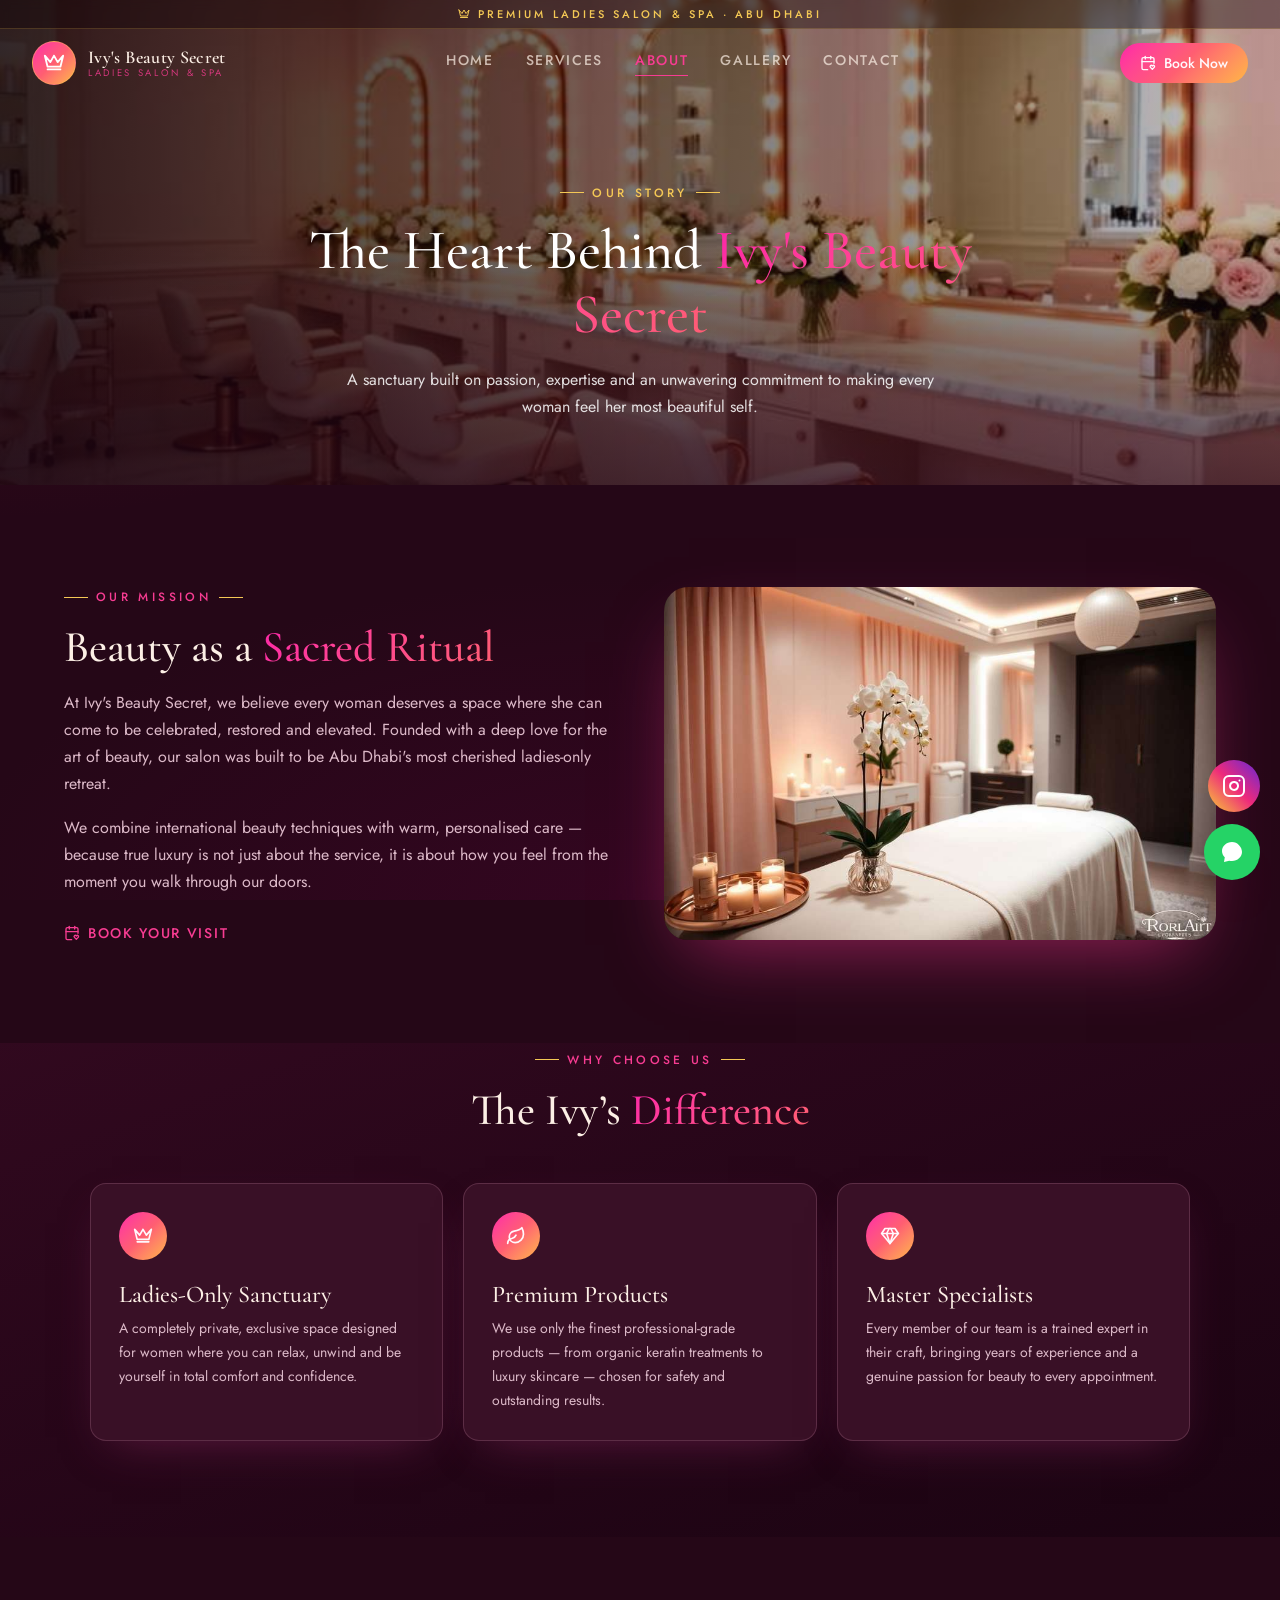
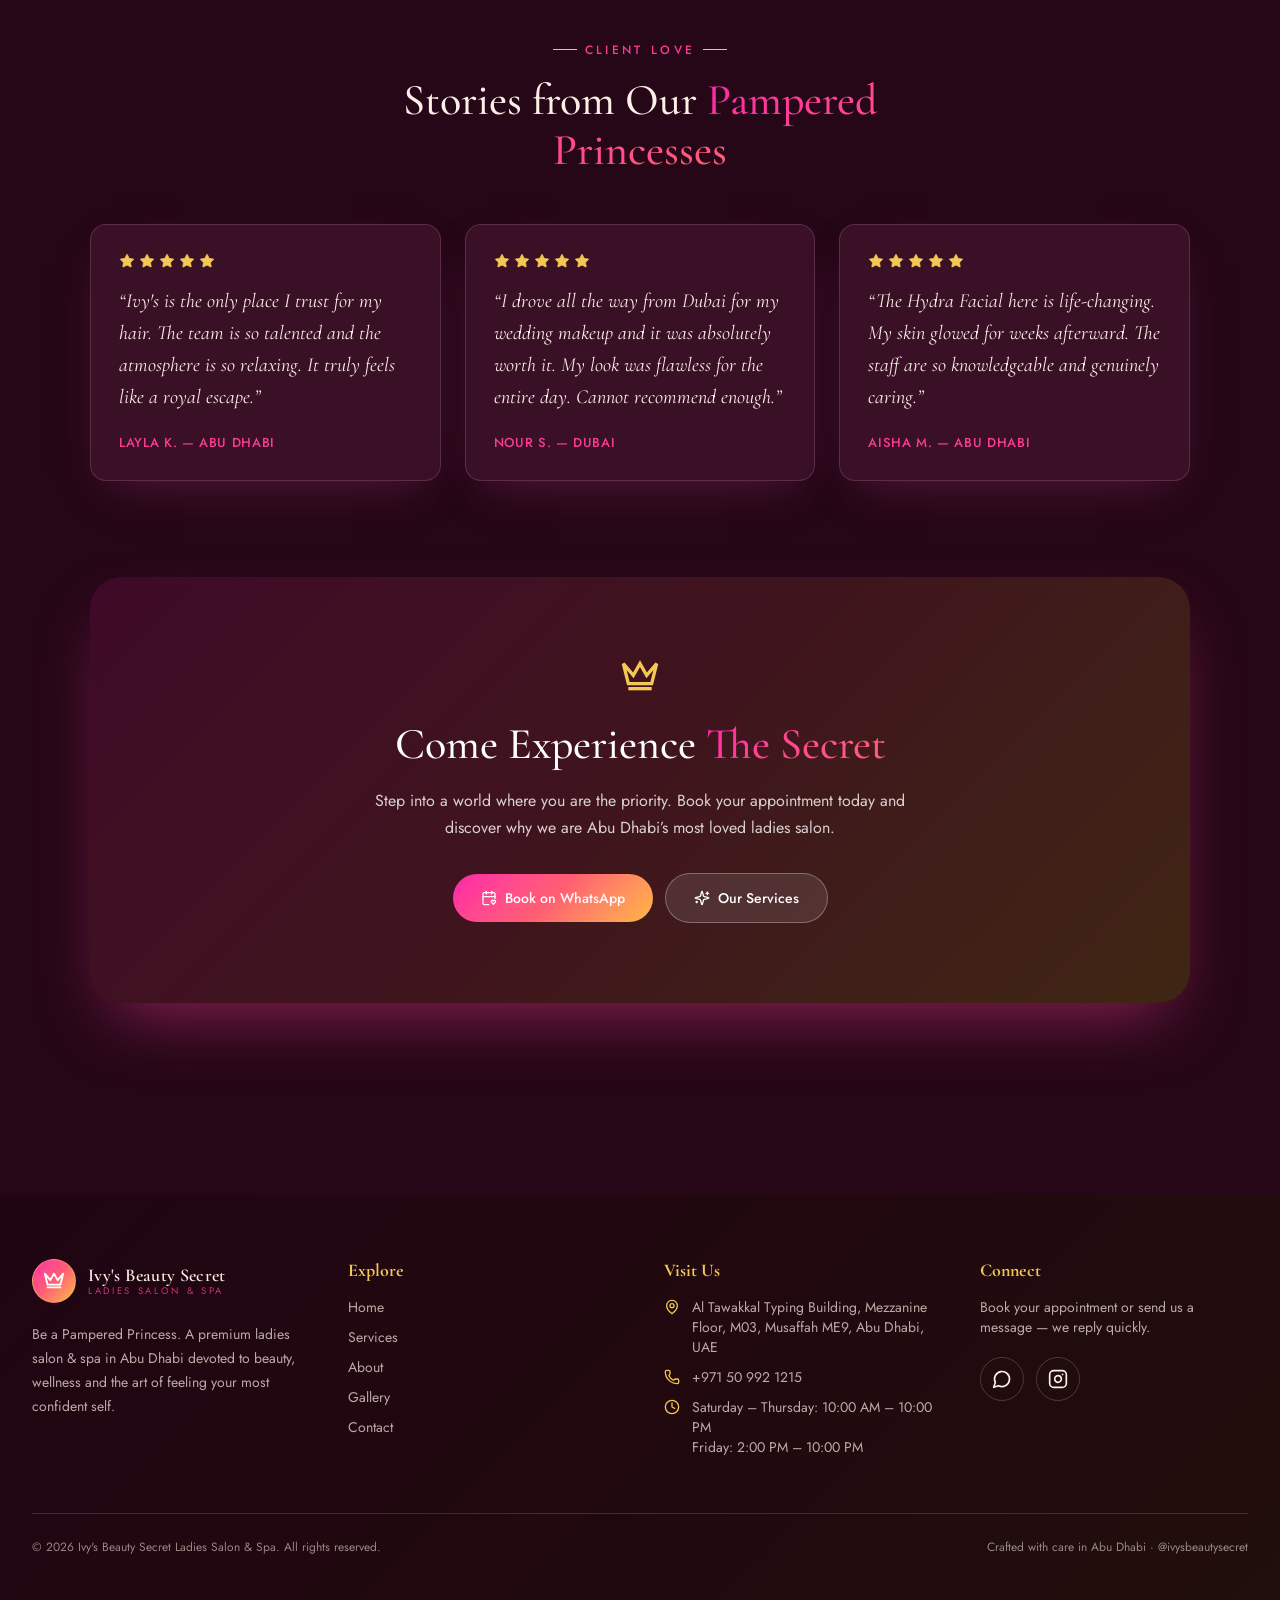
==== about (1).html @ ec11a942 "Add files via upload" ====
<!DOCTYPE html>
<html lang="en">
<head>
<meta charset="UTF-8">
<meta name="viewport" content="width=device-width, initial-scale=1.0">
<title>About Us | Ivy's Beauty Secret Ladies Salon Abu Dhabi</title>
<meta name="description" content="Discover the story behind Ivy's Beauty Secret — Abu Dhabi's premier ladies-only salon and spa.">
<link rel="icon" href="data:,">
<style>
@import url('https://fonts.googleapis.com/css2?family=Cormorant+Garamond:wght@400;500;600;700&family=Jost:wght@300;400;500;600&family=Great+Vibes&display=swap');

:root {
  --radius: 0.75rem;
  --background: oklch(0.19 0.055 350);
  --foreground: oklch(0.96 0.02 60);
  --card: oklch(0.25 0.07 351);
  --card-foreground: oklch(0.96 0.018 60);
  --primary: oklch(0.66 0.23 358);
  --primary-foreground: oklch(0.99 0.01 350);
  --secondary: oklch(0.34 0.1 355);
  --secondary-foreground: oklch(0.95 0.03 350);
  --muted-foreground: oklch(0.82 0.045 350);
  --accent: oklch(0.8 0.13 55);
  --border: oklch(0.74 0.09 350 / 0.22);
  --gold: oklch(0.85 0.14 88);
  --charcoal: oklch(0.12 0.035 350);
  --gradient-rose: linear-gradient(135deg, oklch(0.66 0.26 350), oklch(0.72 0.21 18), oklch(0.84 0.16 70));
  --gradient-soft: linear-gradient(160deg, oklch(0.22 0.07 351), oklch(0.16 0.05 345));
  --shadow-luxe: 0 30px 70px -25px oklch(0.66 0.23 358 / 0.55);
  --shadow-soft: 0 18px 45px -22px oklch(0.5 0.16 350 / 0.5);
  --font-display: "Cormorant Garamond", Georgia, serif;
  --font-body: "Jost", "Helvetica Neue", sans-serif;
  --font-script: "Great Vibes", cursive;
}

* { box-sizing: border-box; margin: 0; padding: 0; border-color: var(--border); }
html { scroll-behavior: smooth; }
img { max-width: 100%; display: block; }
a { text-decoration: none; color: inherit; }
ul { list-style: none; }

body {
  background-color: var(--background);
  background-image:
    radial-gradient(ellipse 80% 50% at 80% 0%, oklch(0.4 0.16 350 / 0.35), transparent 60%),
    radial-gradient(ellipse 70% 50% at 0% 30%, oklch(0.35 0.12 20 / 0.25), transparent 55%),
    radial-gradient(ellipse 90% 60% at 50% 100%, oklch(0.3 0.12 350 / 0.3), transparent 60%);
  background-attachment: fixed;
  color: var(--foreground);
  font-family: var(--font-body);
  -webkit-font-smoothing: antialiased;
  overflow-x: hidden;
}

h1, h2, h3, h4 { font-family: var(--font-display); }
.font-script { font-family: var(--font-script); }

.wrap { max-width: 1280px; margin: 0 auto; padding: 0 24px; }
@media (min-width: 640px) { .wrap { padding: 0 32px; } }

.text-gradient-rose {
  background: var(--gradient-rose);
  -webkit-background-clip: text;
  background-clip: text;
  -webkit-text-fill-color: transparent;
  background-size: 220% auto;
  animation: shimmer-sweep 6s linear infinite;
}
@keyframes shimmer-sweep { 0% { background-position: 0% center; } 100% { background-position: 220% center; } }

.bg-gradient-rose { background: var(--gradient-rose); }
.bg-gradient-soft { background: var(--gradient-soft); }
.shadow-luxe { box-shadow: var(--shadow-luxe); }
.shadow-soft { box-shadow: var(--shadow-soft); }
.tracking-luxe { letter-spacing: 0.28em; }

/* ============ Buttons ============ */
.btn {
  display: inline-flex; align-items: center; justify-content: center; gap: 8px;
  border-radius: 999px; padding: 14px 28px; font-size: 14px; font-weight: 500;
  transition: transform .3s ease, background .3s ease;
  white-space: nowrap;
}
.btn:hover { transform: scale(1.05); }
.btn-rose { background: var(--gradient-rose); color: var(--primary-foreground); box-shadow: var(--shadow-luxe); }
.btn-outline-gold {
  border: 1px solid oklch(0.85 0.14 88 / 0.4); background: oklch(0.12 0.035 350 / 0.3);
  color: var(--foreground); backdrop-filter: blur(8px);
}
.btn-outline-gold:hover { background: oklch(0.12 0.035 350 / 0.5); }
.btn-white { background: oklch(1 0 0 / 0.1); color: #fff; border: 1px solid oklch(1 0 0 / 0.3); }
.btn-white:hover { background: oklch(1 0 0 / 0.2); }
.btn svg { width: 16px; height: 16px; flex-shrink: 0; }

/* ============ Navbar ============ */
header.site-header {
  position: fixed; inset: 0 0 auto 0; z-index: 40; transition: all .5s ease;
  background: transparent;
}
header.site-header.scrolled { background: oklch(0.19 0.055 350 / 0.8); backdrop-filter: blur(20px); box-shadow: var(--shadow-soft); }

.announce {
  display: flex; align-items: center; justify-content: center; gap: 8px;
  border-bottom: 1px solid oklch(0.85 0.14 88 / 0.2); background: oklch(0.12 0.035 350 / 0.4);
  padding: 6px 16px; font-size: 11px; font-weight: 500; text-transform: uppercase;
  letter-spacing: 0.28em; color: var(--gold); backdrop-filter: blur(4px); text-align: center;
}
.announce svg { width: 12px; height: 12px; flex-shrink: 0; }

nav.navbar { display: flex; align-items: center; justify-content: space-between; padding: 12px 24px; max-width: 1280px; margin: 0 auto; }
@media (min-width: 640px) { nav.navbar { padding: 12px 32px; } }

.logo { display: flex; align-items: center; gap: 12px; }
.logo-mark {
  width: 44px; height: 44px; border-radius: 50%; flex-shrink: 0;
  background: var(--gradient-rose); display: flex; align-items: center; justify-content: center;
  box-shadow: var(--shadow-soft); ring: 1px solid oklch(0.85 0.14 88 / .4);
  border: 1px solid oklch(0.85 0.14 88 / 0.4);
}
.logo-mark svg { width: 22px; height: 22px; color: #fff; }
.logo-text { display: flex; flex-direction: column; line-height: 1.1; }
.logo-text .name { font-family: var(--font-display); font-size: 18px; font-weight: 600; letter-spacing: 0.02em; }
.logo-text .sub { font-size: 9.5px; text-transform: uppercase; letter-spacing: 0.28em; color: oklch(0.66 0.23 358 / 0.8); }

.nav-links { display: none; align-items: center; gap: 32px; }
@media (min-width: 1024px) { .nav-links { display: flex; } }
.nav-links a { font-size: 14px; font-weight: 500; text-transform: uppercase; letter-spacing: 0.12em; color: oklch(0.96 0.02 60 / 0.7); position: relative; transition: color .3s; padding-bottom: 6px; }
.nav-links a::after { content: ""; position: absolute; left: 0; bottom: 0; height: 1px; width: 0; background: var(--primary); transition: width .3s; }
.nav-links a:hover, .nav-links a.active { color: var(--primary); }
.nav-links a:hover::after, .nav-links a.active::after { width: 100%; }

.nav-actions { display: flex; align-items: center; gap: 8px; }
.book-now-desktop { display: none; }
@media (min-width: 640px) { .book-now-desktop { display: inline-flex; padding: 10px 20px; } }

.menu-btn { display: inline-flex; height: 40px; width: 40px; align-items: center; justify-content: center; border-radius: 50%; background: transparent; border: none; color: var(--foreground); cursor: pointer; }
.menu-btn:hover { background: var(--secondary); }
@media (min-width: 1024px) { .menu-btn { display: none; } }
.menu-btn svg { width: 22px; height: 22px; }

.mobile-panel {
  position: fixed; top: 0; right: 0; height: 100%; width: 82%; max-width: 360px;
  background: var(--background); border-left: 1px solid var(--border); z-index: 60;
  padding: 24px; transform: translateX(100%); transition: transform .4s ease;
  display: flex; flex-direction: column; overflow-y: auto;
}
.mobile-panel.open { transform: translateX(0); }
.mobile-overlay { position: fixed; inset: 0; background: oklch(0 0 0 / 0.5); z-index: 55; opacity: 0; pointer-events: none; transition: opacity .3s; }
.mobile-overlay.open { opacity: 1; pointer-events: auto; }
.mobile-panel .close-btn { align-self: flex-end; background: none; border: none; color: var(--foreground); cursor: pointer; padding: 8px; }
.mobile-panel .close-btn svg { width: 22px; height: 22px; }
.mobile-panel .mp-links { display: flex; flex-direction: column; gap: 4px; margin-top: 24px; }
.mobile-panel .mp-links a { border-radius: 8px; padding: 12px 16px; font-family: var(--font-display); font-size: 24px; color: oklch(0.96 0.02 60 / 0.8); transition: all .2s; }
.mobile-panel .mp-links a:hover, .mobile-panel .mp-links a.active { background: var(--secondary); color: var(--primary); }
.mobile-panel .btn { margin-top: 32px; width: 100%; padding: 14px; }

/* ============ Hero ============ */
.hero { position: relative; min-height: 100vh; display: flex; align-items: center; overflow: hidden; }
.hero-img { position: absolute; inset: 0 0 0 auto; height: 100%; width: 100%; object-fit: cover; object-position: 68% center; pointer-events: none; }
@media (min-width: 640px) { .hero-img { width: 64%; } }
@media (min-width: 1024px) { .hero-img { width: 55%; } }
.hero-overlay-1 { position: absolute; inset: 0; background: linear-gradient(to right, var(--background) 0%, oklch(0.19 0.055 350 / 0.9) 50%, oklch(0.19 0.055 350 / 0.2) 100%); }
@media (min-width: 640px) { .hero-overlay-1 { background: linear-gradient(to right, var(--background) 0%, oklch(0.19 0.055 350 / 0.7) 50%, transparent 100%); } }
.hero-overlay-2 { position: absolute; inset: 0; background: linear-gradient(to top, var(--background) 0%, oklch(0.19 0.055 350 / 0.3) 50%, oklch(0.19 0.055 350 / 0.6) 100%); }
.hero-overlay-3 { position: absolute; left: 0; right: 0; bottom: 0; height: 160px; background: linear-gradient(to top, var(--background), transparent); }
.hero-content { position: relative; max-width: 1280px; margin: 0 auto; padding: 112px 24px 56px; width: 100%; }
@media (min-width: 640px) { .hero-content { padding: 112px 32px 56px; } }
.hero-inner { max-width: 640px; }

.eyebrow-pill {
  display: inline-flex; align-items: center; gap: 8px; border-radius: 999px;
  border: 1px solid oklch(0.85 0.14 88 / 0.4); background: oklch(0.12 0.035 350 / 0.4);
  padding: 8px 16px; font-size: 11px; font-weight: 500; text-transform: uppercase;
  letter-spacing: 0.28em; color: var(--gold); box-shadow: var(--shadow-soft); backdrop-filter: blur(8px);
}
.eyebrow-pill svg { width: 14px; height: 14px; }

.hero h1 { margin-top: 24px; font-size: 44px; font-weight: 500; line-height: 1.05; }
@media (min-width: 640px) { .hero h1 { font-size: 64px; } }
.hero h1 .script-line { display: block; margin-top: 4px; font-family: var(--font-script); font-weight: 400; font-size: 52px; line-height: 1.1; }
@media (min-width: 640px) { .hero h1 .script-line { font-size: 76px; } }

.hero p.lead { margin-top: 24px; max-width: 420px; font-size: 16px; line-height: 1.7; color: var(--muted-foreground); }
@media (min-width: 640px) { .hero p.lead { font-size: 18px; } }

.hero-cta { margin-top: 36px; display: flex; flex-direction: column; gap: 12px; }
@media (min-width: 640px) { .hero-cta { flex-direction: row; } }

.trust-bar { margin-top: 40px; max-width: 540px; border-radius: 16px; border: 1px solid oklch(0.85 0.14 88 / 0.25); background: oklch(0.12 0.035 350 / 0.4); padding: 20px; box-shadow: var(--shadow-soft); backdrop-filter: blur(8px); }
.trust-bar-flex { display: flex; flex-direction: column; gap: 20px; }
@media (min-width: 640px) { .trust-bar-flex { flex-direction: row; align-items: center; gap: 24px; } }
.stars { display: flex; align-items: center; gap: 2px; }
.stars svg { width: 16px; height: 16px; fill: var(--gold); color: var(--gold); }
.trust-bar .rating-text { margin-top: 6px; font-size: 14px; font-weight: 500; }
.trust-bar .rating-sub { font-size: 12px; color: var(--muted-foreground); }
.trust-divider { display: none; height: 48px; width: 1px; background: oklch(0.85 0.14 88 / 0.25); }
@media (min-width: 640px) { .trust-divider { display: block; } }
.trust-features { display: grid; flex: 1; grid-template-columns: repeat(3, 1fr); gap: 12px; text-align: center; }
.trust-features .f { display: flex; flex-direction: column; align-items: center; gap: 6px; }
.trust-features svg { width: 20px; height: 20px; color: var(--gold); }
.trust-features span { font-size: 11px; font-weight: 500; line-height: 1.2; color: oklch(0.96 0.02 60 / 0.9); }

.hero p.script-tag { margin-top: 24px; text-align: center; font-family: var(--font-script); font-size: 26px; color: oklch(0.85 0.14 88 / 0.9); }
@media (min-width: 640px) { .hero p.script-tag { text-align: left; } }

/* float-up entrance */
.float-up { animation: float-up .9s cubic-bezier(.22,1,.36,1) both; }
@keyframes float-up { 0% { opacity: 0; transform: translateY(28px); } 100% { opacity: 1; transform: translateY(0); } }

/* ============ Reveal on scroll ============ */
.reveal { opacity: 0; transform: translateY(32px); transition: all .9s cubic-bezier(.22,1,.36,1); }
.reveal.visible { opacity: 1; transform: translateY(0); }

/* ============ Sections / headings ============ */
section { position: relative; }
.section-pad { padding: 96px 24px; }
@media (min-width: 640px) { .section-pad { padding: 96px 32px; } }

.section-heading { max-width: 640px; }
.section-heading.center { margin: 0 auto; text-align: center; }
.eyebrow {
  display: inline-flex; align-items: center; gap: 8px; font-size: 12px; font-weight: 500;
  text-transform: uppercase; letter-spacing: 0.28em; color: var(--primary);
}
.eyebrow .line { height: 1px; width: 24px; background: var(--gold); display: inline-block; }
.section-heading h2 { margin-top: 16px; font-size: 32px; font-weight: 500; line-height: 1.15; }
@media (min-width: 640px) { .section-heading h2 { font-size: 44px; } }
.section-heading p.subtitle { margin-top: 16px; font-size: 16px; line-height: 1.7; color: var(--muted-foreground); }

/* ============ Pillars / Cards ============ */
.pillars-section { position: relative; margin-top: -64px; z-index: 10; padding: 0 24px; }
@media (min-width: 640px) { .pillars-section { padding: 0 32px; } }
.grid-3 { max-width: 1100px; margin: 0 auto; display: grid; gap: 20px; }
@media (min-width: 768px) { .grid-3 { grid-template-columns: repeat(3, 1fr); } }
.card {
  height: 100%; border-radius: 16px; border: 1px solid var(--border); background: var(--card);
  padding: 28px; box-shadow: var(--shadow-soft); transition: transform .5s ease;
}
.card:hover { transform: translateY(-6px); }
.card-icon { display: flex; height: 48px; width: 48px; align-items: center; justify-content: center; border-radius: 50%; background: var(--gradient-rose); color: var(--primary-foreground); }
.card-icon svg { width: 20px; height: 20px; }
.card h3 { margin-top: 20px; font-size: 24px; font-weight: 500; }
.card p { margin-top: 8px; font-size: 14px; line-height: 1.7; color: var(--muted-foreground); }

/* ============ About/intro split ============ */
.split { max-width: 1280px; margin: 0 auto; display: grid; gap: 48px; align-items: center; }
@media (min-width: 1024px) { .split { grid-template-columns: 1fr 1fr; } }
.split img { border-radius: 24px; box-shadow: var(--shadow-luxe); width: 100%; }
.split-img-wrap { position: relative; }
.stat-badge {
  display: none; position: absolute; bottom: -24px; right: -16px; border-radius: 16px;
  border: 1px solid var(--border); background: oklch(0.25 0.07 351 / 0.95); padding: 20px;
  box-shadow: var(--shadow-luxe); backdrop-filter: blur(8px);
}
@media (min-width: 640px) { .stat-badge { display: block; } }
.stat-badge .num { font-family: var(--font-display); font-size: 30px; color: var(--primary); }
.stat-badge .label { font-size: 11px; text-transform: uppercase; letter-spacing: 0.05em; color: var(--muted-foreground); }
.split h2 { margin-top: 16px; font-size: 32px; font-weight: 500; line-height: 1.15; }
@media (min-width: 640px) { .split h2 { font-size: 44px; } }
.split p { margin-top: 18px; font-size: 16px; line-height: 1.7; color: var(--muted-foreground); }
.text-link { margin-top: 28px; display: inline-flex; align-items: center; gap: 8px; font-size: 14px; font-weight: 500; text-transform: uppercase; letter-spacing: 0.12em; color: var(--primary); transition: color .3s; }
.text-link:hover { color: var(--foreground); }
.text-link svg { width: 16px; height: 16px; }

/* ============ Services preview grid ============ */
.grid-4 { max-width: 1100px; margin: 56px auto 0; display: grid; gap: 24px; }
@media (min-width: 640px) { .grid-4 { grid-template-columns: repeat(2, 1fr); } }
@media (min-width: 1024px) { .grid-4 { grid-template-columns: repeat(4, 1fr); } }
.service-card { display: block; overflow: hidden; border-radius: 16px; border: 1px solid var(--border); background: var(--card); box-shadow: var(--shadow-soft); transition: all .5s ease; }
.service-card:hover { transform: translateY(-6px); box-shadow: var(--shadow-luxe); }
.service-card .img-wrap { position: relative; aspect-ratio: 4/5; overflow: hidden; }
.service-card .img-wrap img { height: 100%; width: 100%; object-fit: cover; transition: transform .7s ease; }
.service-card:hover .img-wrap img { transform: scale(1.1); }
.service-card .img-overlay { position: absolute; inset: 0; background: linear-gradient(to top, oklch(0.12 0.035 350 / 0.7), transparent); }
.service-card .img-wrap h3 { position: absolute; bottom: 16px; left: 20px; color: #fff; font-size: 22px; font-weight: 500; }
.service-card p { padding: 16px 20px; font-size: 14px; line-height: 1.7; color: var(--muted-foreground); }
.center-cta { margin-top: 48px; text-align: center; }

/* ============ Category list ============ */
.grid-list3 { max-width: 950px; margin: 48px auto 0; display: grid; gap: 16px; }
@media (min-width: 640px) { .grid-list3 { grid-template-columns: repeat(2, 1fr); } }
@media (min-width: 1024px) { .grid-list3 { grid-template-columns: repeat(3, 1fr); } }
.list-card { display: flex; height: 100%; align-items: flex-start; gap: 16px; border-radius: 16px; border: 1px solid var(--border); background: var(--card); padding: 20px; transition: border-color .3s; }
.list-card:hover { border-color: oklch(0.66 0.23 358 / 0.4); }
.list-card .icon { display: flex; height: 44px; width: 44px; flex-shrink: 0; align-items: center; justify-content: center; border-radius: 50%; background: var(--secondary); color: var(--primary); }
.list-card .icon svg { width: 20px; height: 20px; }
.list-card h3 { font-size: 20px; font-weight: 500; }
.list-card p { margin-top: 4px; font-size: 14px; line-height: 1.7; color: var(--muted-foreground); }

/* ============ Testimonials ============ */
.grid-testi { max-width: 1100px; margin: 56px auto 0; display: grid; gap: 24px; }
@media (min-width: 768px) { .grid-testi { grid-template-columns: repeat(3, 1fr); } }
.testi-card { display: flex; height: 100%; flex-direction: column; border-radius: 16px; border: 1px solid var(--border); background: var(--card); padding: 28px; box-shadow: var(--shadow-soft); }
.testi-card .stars { gap: 4px; }
.testi-card blockquote { margin-top: 16px; flex: 1; font-family: var(--font-display); font-size: 20px; font-style: italic; line-height: 1.6; }
.testi-card figcaption { margin-top: 20px; font-size: 13px; font-weight: 500; text-transform: uppercase; letter-spacing: 0.05em; color: var(--primary); }

/* ============ CTA banner ============ */
.cta-banner { position: relative; max-width: 1100px; margin: 0 auto; overflow: hidden; border-radius: 32px; background: var(--charcoal); padding: 64px 32px; text-align: center; box-shadow: var(--shadow-luxe); }
@media (min-width: 640px) { .cta-banner { padding: 80px 64px; } }
.cta-banner::before { content: ""; position: absolute; inset: 0; opacity: 0.2; background: var(--gradient-rose); }
.cta-banner-content { position: relative; }
.cta-banner svg.crown { width: 40px; height: 40px; color: var(--gold); margin: 0 auto; display: block; }
.cta-banner h2 { margin-top: 20px; font-size: 32px; font-weight: 500; color: #fff; }
@media (min-width: 640px) { .cta-banner h2 { font-size: 44px; } }
.cta-banner p { margin: 16px auto 0; max-width: 540px; font-size: 16px; line-height: 1.7; color: oklch(1 0 0 / 0.8); }
.cta-banner .cta-actions { margin-top: 32px; display: flex; flex-direction: column; align-items: center; justify-content: center; gap: 12px; }
@media (min-width: 640px) { .cta-banner .cta-actions { flex-direction: row; } }

/* ============ Footer ============ */
footer.site-footer { position: relative; margin-top: 96px; overflow: hidden; background: var(--charcoal); color: var(--foreground); }
footer.site-footer::before { content: ""; position: absolute; inset: 0; opacity: 0.07; background: var(--gradient-rose); }
.footer-inner { position: relative; max-width: 1280px; margin: 0 auto; padding: 64px 24px; }
@media (min-width: 640px) { .footer-inner { padding: 64px 32px; } }
.footer-grid { display: grid; gap: 48px; }
@media (min-width: 768px) { .footer-grid { grid-template-columns: repeat(2, 1fr); } }
@media (min-width: 1024px) { .footer-grid { grid-template-columns: repeat(4, 1fr); } }
.footer-grid p.tagline { margin-top: 20px; max-width: 280px; font-size: 14px; line-height: 1.7; color: oklch(0.96 0.02 60 / 0.7); }
.footer-grid h4 { font-size: 18px; color: var(--gold); }
.footer-grid ul { margin-top: 16px; display: flex; flex-direction: column; gap: 10px; font-size: 14px; }
.footer-grid ul a { color: oklch(0.96 0.02 60 / 0.7); transition: color .3s; }
.footer-grid ul a:hover { color: var(--gold); }
.footer-contact { margin-top: 16px; display: flex; flex-direction: column; gap: 12px; font-size: 14px; color: oklch(0.96 0.02 60 / 0.7); }
.footer-contact li { display: flex; gap: 12px; }
.footer-contact svg { margin-top: 2px; width: 16px; height: 16px; flex-shrink: 0; color: var(--gold); }
.footer-contact a:hover { color: var(--gold); }
.footer-connect p { margin-top: 16px; font-size: 14px; color: oklch(0.96 0.02 60 / 0.7); }
.footer-socials { margin-top: 20px; display: flex; gap: 12px; }
.footer-socials a { display: flex; height: 44px; width: 44px; align-items: center; justify-content: center; border-radius: 50%; border: 1px solid oklch(0.96 0.02 60 / 0.2); transition: all .3s; }
.footer-socials a:hover { background: var(--gold); color: var(--charcoal); }
.footer-socials svg { width: 20px; height: 20px; }
.footer-bottom { margin-top: 56px; display: flex; flex-direction: column; align-items: center; justify-content: space-between; gap: 12px; border-top: 1px solid oklch(0.96 0.02 60 / 0.15); padding-top: 24px; font-size: 12px; color: oklch(0.96 0.02 60 / 0.55); text-align: center; }
@media (min-width: 640px) { .footer-bottom { flex-direction: row; text-align: left; } }

/* ============ Floating actions ============ */
.floating-actions { position: fixed; bottom: 20px; right: 20px; z-index: 50; display: flex; flex-direction: column; align-items: flex-end; gap: 12px; }
.fab { display: flex; align-items: center; justify-content: center; border-radius: 50%; color: #fff; box-shadow: var(--shadow-luxe); transition: transform .3s ease; }
.fab:hover { transform: scale(1.1); }
.fab svg { width: 24px; height: 24px; }
.fab-ig { width: 52px; height: 52px; background: linear-gradient(45deg, #f9ce34, #ee2a7b, #6228d7); animation: instagram-pulse 2s ease-out infinite; }
.fab-wa { width: 56px; height: 56px; background-color: #25D366; animation: whatsapp-pulse 2s ease-out infinite; }
@keyframes whatsapp-pulse { 0% { box-shadow: 0 0 14px 2px oklch(0.75 0.18 150 / 0.75), 0 0 0 0 oklch(0.75 0.18 150 / 0.6); } 70% { box-shadow: 0 0 22px 6px oklch(0.75 0.18 150 / 0.55), 0 0 0 18px oklch(0.75 0.18 150 / 0); } 100% { box-shadow: 0 0 14px 2px oklch(0.75 0.18 150 / 0.75), 0 0 0 0 oklch(0.75 0.18 150 / 0); } }
@keyframes instagram-pulse { 0% { box-shadow: 0 0 14px 2px oklch(0.62 0.25 0 / 0.7), 0 0 0 0 oklch(0.62 0.25 0 / 0.55); } 70% { box-shadow: 0 0 24px 6px oklch(0.62 0.25 0 / 0.5), 0 0 0 16px oklch(0.62 0.25 0 / 0); } 100% { box-shadow: 0 0 14px 2px oklch(0.62 0.25 0 / 0.7), 0 0 0 0 oklch(0.62 0.25 0 / 0); } }

/* ============ Ambient petals/glitter ============ */
.sparkle-field { position: fixed; inset: 0; z-index: 35; pointer-events: none; overflow: hidden; }
.sparkle-field .petal, .sparkle-field .glitter { position: absolute; top: -8%; will-change: transform, opacity; }
.sparkle-field .petal {
  border-radius: 76% 24% 70% 30% / 30% 70% 30% 70%;
  background: radial-gradient(circle at 30% 25%, oklch(0.95 0.07 350 / 0.95), transparent 60%), linear-gradient(135deg, oklch(0.82 0.16 355), oklch(0.66 0.22 0));
  filter: blur(0.2px) drop-shadow(0 2px 6px oklch(0.5 0.18 350 / 0.5));
  animation-name: petal-fall; animation-timing-function: cubic-bezier(.45,0,.55,1); animation-iteration-count: infinite;
}
.sparkle-field .glitter {
  background: linear-gradient(135deg, oklch(0.99 0.04 95), oklch(0.86 0.15 88));
  clip-path: polygon(50% 0%, 60% 40%, 100% 50%, 60% 60%, 50% 100%, 40% 60%, 0% 50%, 40% 40%);
  filter: drop-shadow(0 0 6px oklch(0.9 0.14 90 / 0.9));
  animation-name: glitter-twinkle; animation-timing-function: ease-in-out; animation-iteration-count: infinite;
}
@keyframes petal-fall { 0% { transform: translate3d(0,-12vh,0) rotate(0deg); opacity: 0; } 8% { opacity: var(--o,.85); } 50% { transform: translate3d(var(--sway,36px),52vh,0) rotate(calc(var(--spin,360deg) * .5)); } 92% { opacity: var(--o,.85); } 100% { transform: translate3d(calc(var(--sway,36px) * -1),114vh,0) rotate(var(--spin,360deg)); opacity: 0; } }
@keyframes glitter-twinkle { 0%, 100% { transform: translate3d(0,0,0) scale(.2) rotate(0deg); opacity: 0; } 40% { opacity: 1; } 50% { transform: translate3d(var(--gx,0),var(--gy,12px),0) scale(1) rotate(35deg); opacity: 1; } 60% { opacity: .85; } }
@media (prefers-reduced-motion: reduce) { .sparkle-field { display: none; } .reveal { opacity: 1; transform: none; } .float-up { animation: none; opacity: 1; } }

/* ============ Page header ============ */
.page-header { position: relative; overflow: hidden; padding: 144px 24px 64px; }
@media (min-width: 640px) { .page-header { padding: 176px 32px 64px; } }
.page-header.no-img { background: var(--gradient-soft); }
.page-header.no-img::before { content: ""; position: absolute; right: -96px; top: -96px; height: 288px; width: 288px; border-radius: 50%; background: var(--gradient-rose); opacity: 0.1; filter: blur(60px); }
.page-header.no-img::after { content: ""; position: absolute; left: -96px; bottom: 0; height: 288px; width: 288px; border-radius: 50%; background: var(--gradient-rose); opacity: 0.1; filter: blur(60px); }
.page-header .ph-img { position: absolute; inset: 0; height: 100%; width: 100%; object-fit: cover; }
.page-header .ph-overlay-1 { position: absolute; inset: 0; background: linear-gradient(to right, oklch(0.12 0.035 350 / 0.85), oklch(0.12 0.035 350 / 0.55), oklch(0.12 0.035 350 / 0.25)); }
.page-header .ph-overlay-2 { position: absolute; inset: 0; background: linear-gradient(to top, oklch(0.19 0.055 350 / 0.6), transparent, transparent); }
.page-header-inner { position: relative; max-width: 720px; margin: 0 auto; text-align: center; }
.page-header h1 { margin-top: 16px; font-size: 40px; font-weight: 500; line-height: 1.15; color: var(--foreground); }
.page-header.has-img h1 { color: #fff; }
@media (min-width: 640px) { .page-header h1 { font-size: 56px; } }
.page-header .ph-eyebrow { color: var(--primary); }
.page-header.has-img .ph-eyebrow { color: var(--gold); }
.page-header p.ph-sub { margin: 20px auto 0; max-width: 600px; font-size: 16px; line-height: 1.7; color: var(--muted-foreground); }
.page-header.has-img p.ph-sub { color: oklch(1 0 0 / 0.85); }
.page-header .ph-children { margin-top: 32px; }

/* ============ Services page list ============ */
.service-block { max-width: 950px; margin: 0 auto; }
.service-block + .service-block { margin-top: 64px; }
.service-block-head { display: flex; flex-direction: column; gap: 4px; border-bottom: 1px solid var(--border); padding-bottom: 20px; }
.service-block-head .num { display: inline-flex; align-items: center; gap: 8px; font-size: 12px; font-weight: 500; text-transform: uppercase; letter-spacing: 0.28em; color: var(--primary); }
.service-block-head .num svg { width: 14px; height: 14px; color: var(--gold); }
.service-block-head h2 { font-size: 28px; }
@media (min-width: 640px) { .service-block-head h2 { font-size: 34px; } }
.service-block-head p { margin-top: 4px; max-width: 600px; font-size: 14px; line-height: 1.7; color: var(--muted-foreground); }
.svc-list { margin-top: 24px; display: grid; gap: 12px; }
@media (min-width: 640px) { .svc-list { grid-template-columns: repeat(2, 1fr); } }
@media (min-width: 1024px) { .svc-list { grid-template-columns: repeat(3, 1fr); } }
.svc-list li { display: flex; align-items: center; gap: 12px; border-radius: 12px; border: 1px solid var(--border); background: var(--card); padding: 12px 16px; font-size: 14px; transition: border-color .3s; }
.svc-list li:hover { border-color: oklch(0.66 0.23 358 / 0.4); }
.svc-list li .check { display: flex; height: 24px; width: 24px; flex-shrink: 0; align-items: center; justify-content: center; border-radius: 50%; background: var(--secondary); color: var(--primary); }
.svc-list li .check svg { width: 14px; height: 14px; }

.info-banner { margin: 80px auto 0; max-width: 680px; border-radius: 24px; border: 1px solid var(--border); background: var(--gradient-soft); padding: 40px; text-align: center; box-shadow: var(--shadow-soft); }
.info-banner h3 { font-size: 28px; }
.info-banner p { margin: 12px auto 0; max-width: 480px; font-size: 14px; line-height: 1.7; color: var(--muted-foreground); }
.info-banner .btn { margin-top: 28px; }

/* ============ Gallery ============ */
.gallery-grid { max-width: 1100px; margin: 0 auto; display: grid; grid-template-columns: repeat(2, 1fr); grid-auto-rows: 230px; gap: 16px; }
@media (min-width: 1024px) { .gallery-grid { grid-template-columns: repeat(3, 1fr); } }
.gallery-item { position: relative; height: 100%; width: 100%; overflow: hidden; border-radius: 16px; box-shadow: var(--shadow-soft); }
.gallery-item.tall { grid-row: span 2; }
.gallery-item img { height: 100%; width: 100%; object-fit: cover; transition: transform .7s ease; }
.gallery-item:hover img { transform: scale(1.1); }
.gallery-item .g-overlay { position: absolute; inset: 0; background: linear-gradient(to top, oklch(0.12 0.035 350 / 0.7), transparent 60%); opacity: 0.7; transition: opacity .5s; }
.gallery-item:hover .g-overlay { opacity: 0.9; }
.gallery-item span { position: absolute; bottom: 16px; left: 16px; font-family: var(--font-display); font-size: 20px; color: #fff; }

/* ============ Contact ============ */
.contact-cards { max-width: 920px; margin: 0 auto; display: grid; gap: 20px; }
@media (min-width: 640px) { .contact-cards { grid-template-columns: repeat(3, 1fr); } }
.contact-card { display: flex; height: 100%; flex-direction: column; align-items: center; border-radius: 16px; border: 1px solid var(--border); background: var(--card); padding: 28px; text-align: center; box-shadow: var(--shadow-soft); transition: all .5s ease; }
.contact-card:hover { transform: translateY(-6px); box-shadow: var(--shadow-luxe); }
.contact-card .icon { display: flex; height: 56px; width: 56px; align-items: center; justify-content: center; border-radius: 50%; background: var(--gradient-rose); color: var(--primary-foreground); }
.contact-card .icon svg { width: 24px; height: 24px; }
.contact-card h3 { margin-top: 20px; font-size: 24px; }
.contact-card p { margin-top: 4px; font-size: 14px; color: var(--muted-foreground); }
.contact-card .cta { margin-top: 16px; font-size: 13px; font-weight: 500; text-transform: uppercase; letter-spacing: 0.12em; color: var(--primary); }

.contact-split { max-width: 1100px; margin: 64px auto 0; display: grid; gap: 32px; }
@media (min-width: 1024px) { .contact-split { grid-template-columns: 1fr 1fr; } }
.visit-card { border-radius: 24px; border: 1px solid var(--border); background: var(--card); padding: 32px; box-shadow: var(--shadow-soft); }
.visit-card h3 { font-size: 28px; }
.visit-list { margin-top: 24px; display: flex; flex-direction: column; gap: 20px; font-size: 14px; }
.visit-list li { display: flex; gap: 16px; }
.visit-list .icon { display: flex; height: 40px; width: 40px; flex-shrink: 0; align-items: center; justify-content: center; border-radius: 50%; background: var(--secondary); color: var(--primary); }
.visit-list .icon svg { width: 18px; height: 18px; }
.visit-list .label { font-weight: 500; }
.visit-list .val { margin-top: 2px; line-height: 1.7; color: var(--muted-foreground); }
.visit-list a.val:hover { color: var(--primary); }
.visit-footer-note { margin-top: 32px; border-radius: 16px; background: var(--gradient-soft); padding: 24px; text-align: center; }
.visit-footer-note svg.crown { width: 28px; height: 28px; color: var(--gold); margin: 0 auto; display: block; }
.visit-footer-note p.tag { margin-top: 8px; font-family: var(--font-display); font-size: 20px; }
.visit-footer-note p.sub { margin-top: 4px; font-size: 14px; color: var(--muted-foreground); }
.map-wrap { height: 100%; min-height: 420px; overflow: hidden; border-radius: 24px; border: 1px solid var(--border); box-shadow: var(--shadow-soft); }
.map-wrap iframe { height: 100%; min-height: 420px; width: 100%; border: 0; }

</style>
</head>
<body>
<div class="sparkle-field" aria-hidden="true"></div>
<header class="site-header">
    <div class="announce"><svg viewBox="0 0 24 24" fill="none" stroke="currentColor" stroke-width="2" stroke-linecap="round" stroke-linejoin="round"><path d="m2 4 3 12h14l3-12-6 7-4-7-4 7-6-7Z"/><path d="M5 19h14"/></svg><span>Premium Ladies Salon &amp; Spa &middot; Abu Dhabi</span></div>
    <nav class="navbar">
      <a href="index.html" class="logo">
      <span class="logo-mark"><svg viewBox="0 0 24 24" fill="none" stroke="currentColor" stroke-width="2" stroke-linecap="round" stroke-linejoin="round"><path d="m2 4 3 12h14l3-12-6 7-4-7-4 7-6-7Z"/><path d="M5 19h14"/></svg></span>
      <span class="logo-text">
        <span class="name">Ivy's Beauty Secret</span>
        <span class="sub">Ladies Salon &amp; Spa</span>
      </span>
    </a>
      <div class="nav-links">
          <a href="index.html">Home</a>
          <a href="services.html">Services</a>
          <a href="about.html" class="active">About</a>
          <a href="gallery.html">Gallery</a>
          <a href="contact.html">Contact</a>
      </div>
      <div class="nav-actions">
        <a href="https://wa.me/971509921215?text=Hello%20Ivy's%20Beauty%20Secret%2C%20I%20would%20like%20to%20book%20an%20appointment." target="_blank" rel="noopener noreferrer" class="btn btn-rose book-now-desktop"><svg viewBox="0 0 24 24" fill="none" stroke="currentColor" stroke-width="2" stroke-linecap="round" stroke-linejoin="round"><path d="M21 12.5V6a2 2 0 0 0-2-2H5a2 2 0 0 0-2 2v14a2 2 0 0 0 2 2h6.5"/><path d="M16 2v4"/><path d="M8 2v4"/><path d="M3 10h18"/><path d="M21.29 18.6c.7-.7.7-1.8 0-2.5-.7-.7-1.8-.7-2.5 0l-.3.3-.3-.3c-.7-.7-1.8-.7-2.5 0-.7.7-.7 1.8 0 2.5l2.8 2.8 2.8-2.8Z"/></svg>Book Now</a>
        <button class="menu-btn" aria-label="Open menu"><svg viewBox="0 0 24 24" fill="none" stroke="currentColor" stroke-width="2" stroke-linecap="round" stroke-linejoin="round"><path d="M4 12h16"/><path d="M4 6h16"/><path d="M4 18h16"/></svg></button>
      </div>
    </nav>
  </header>
  <div class="mobile-overlay"></div>
  <div class="mobile-panel">
    <button class="close-btn" aria-label="Close menu"><svg viewBox="0 0 24 24" fill="none" stroke="currentColor" stroke-width="2" stroke-linecap="round" stroke-linejoin="round"><path d="M18 6 6 18"/><path d="m6 6 12 12"/></svg></button>
    <a href="index.html" class="logo">
      <span class="logo-mark"><svg viewBox="0 0 24 24" fill="none" stroke="currentColor" stroke-width="2" stroke-linecap="round" stroke-linejoin="round"><path d="m2 4 3 12h14l3-12-6 7-4-7-4 7-6-7Z"/><path d="M5 19h14"/></svg></span>
      <span class="logo-text">
        <span class="name">Ivy's Beauty Secret</span>
        <span class="sub">Ladies Salon &amp; Spa</span>
      </span>
    </a>
    <div class="mp-links">
            <a href="index.html">Home</a>
            <a href="services.html">Services</a>
            <a href="about.html" class="active">About</a>
            <a href="gallery.html">Gallery</a>
            <a href="contact.html">Contact</a>
    </div>
    <a href="https://wa.me/971509921215?text=Hello%20Ivy's%20Beauty%20Secret%2C%20I%20would%20like%20to%20book%20an%20appointment." target="_blank" rel="noopener noreferrer" class="btn btn-rose"><svg viewBox="0 0 24 24" fill="none" stroke="currentColor" stroke-width="2" stroke-linecap="round" stroke-linejoin="round"><path d="M21 12.5V6a2 2 0 0 0-2-2H5a2 2 0 0 0-2 2v14a2 2 0 0 0 2 2h6.5"/><path d="M16 2v4"/><path d="M8 2v4"/><path d="M3 10h18"/><path d="M21.29 18.6c.7-.7.7-1.8 0-2.5-.7-.7-1.8-.7-2.5 0l-.3.3-.3-.3c-.7-.7-1.8-.7-2.5 0-.7.7-.7 1.8 0 2.5l2.8 2.8 2.8-2.8Z"/></svg>Book on WhatsApp</a>
  </div>
<main>

<section class="page-header has-img">
    <img src="[data-uri]" alt="" aria-hidden="true" class="ph-img">
    <div class="ph-overlay-1"></div>
    <div class="ph-overlay-2"></div>
    <div class="page-header-inner">
      <span class="ph-eyebrow eyebrow"><span class="line"></span>Our Story<span class="line"></span></span>
      <h1>The Heart Behind <span class='text-gradient-rose'>Ivy's Beauty Secret</span></h1>
      <p class="ph-sub">A sanctuary built on passion, expertise and an unwavering commitment to making every woman feel her most beautiful self.</p>
      
    </div>
  </section>

<section class="section-pad">
  <div class="wrap">
    <div class="split">
      <div class="reveal">
        <div class="section-heading">
          <span class="eyebrow"><span class="line"></span>Our Mission<span class="line"></span></span>
          <h2>Beauty as a <span class="text-gradient-rose">Sacred Ritual</span></h2>
          <p class="subtitle">At Ivy's Beauty Secret, we believe every woman deserves a space where she can come to be celebrated, restored and elevated. Founded with a deep love for the art of beauty, our salon was built to be Abu Dhabi's most cherished ladies-only retreat.</p>
          <p class="subtitle">We combine international beauty techniques with warm, personalised care — because true luxury is not just about the service, it is about how you feel from the moment you walk through our doors.</p>
        </div>
        <a href="https://wa.me/971509921215?text=Hello%20Ivy's%20Beauty%20Secret%2C%20I%20would%20like%20to%20book%20an%20appointment." target="_blank" rel="noopener noreferrer" class="text-link"><svg viewBox="0 0 24 24" fill="none" stroke="currentColor" stroke-width="2" stroke-linecap="round" stroke-linejoin="round"><path d="M21 12.5V6a2 2 0 0 0-2-2H5a2 2 0 0 0-2 2v14a2 2 0 0 0 2 2h6.5"/><path d="M16 2v4"/><path d="M8 2v4"/><path d="M3 10h18"/><path d="M21.29 18.6c.7-.7.7-1.8 0-2.5-.7-.7-1.8-.7-2.5 0l-.3.3-.3-.3c-.7-.7-1.8-.7-2.5 0-.7.7-.7 1.8 0 2.5l2.8 2.8 2.8-2.8Z"/></svg> Book Your Visit</a>
      </div>
      <div class="split-img-wrap reveal" style="transition-delay:.2s">
        <img src="[data-uri]" alt="Luxury facial treatment at Ivy's Beauty Secret">
      </div>
    </div>
  </div>
</section>

<section class="section-pad" style="background:var(--gradient-soft);padding-top:0">
  <div class="wrap">
    <div class="section-heading center reveal">
      <span class="eyebrow"><span class="line"></span>Why Choose Us<span class="line"></span></span>
      <h2>The Ivy&rsquo;s <span class="text-gradient-rose">Difference</span></h2>
    </div>
    <div class="grid-3" style="margin-top:48px">
      <div class="card reveal">
        <div class="card-icon"><svg viewBox="0 0 24 24" fill="none" stroke="currentColor" stroke-width="2" stroke-linecap="round" stroke-linejoin="round"><path d="m2 4 3 12h14l3-12-6 7-4-7-4 7-6-7Z"/><path d="M5 19h14"/></svg></div>
        <h3>Ladies-Only Sanctuary</h3>
        <p>A completely private, exclusive space designed for women where you can relax, unwind and be yourself in total comfort and confidence.</p>
      </div>
      <div class="card reveal" style="transition-delay:.15s">
        <div class="card-icon"><svg viewBox="0 0 24 24" fill="none" stroke="currentColor" stroke-width="2" stroke-linecap="round" stroke-linejoin="round"><path d="M11 20A7 7 0 0 1 9.8 6.1C15.5 5 17 4.48 19 2c1 2 2 4.18 2 8 0 5.5-4.78 10-10 10Z"/><path d="M2 21c0-3 1.85-5.36 5.08-6C9.5 14.52 11 13.43 12 11"/></svg></div>
        <h3>Premium Products</h3>
        <p>We use only the finest professional-grade products — from organic keratin treatments to luxury skincare — chosen for safety and outstanding results.</p>
      </div>
      <div class="card reveal" style="transition-delay:.3s">
        <div class="card-icon"><svg viewBox="0 0 24 24" fill="none" stroke="currentColor" stroke-width="2" stroke-linecap="round" stroke-linejoin="round"><path d="M6 3h12l4 6-10 12L2 9Z"/><path d="M11 3 8 9l4 12 4-12-3-6"/><path d="M2 9h20"/></svg></div>
        <h3>Master Specialists</h3>
        <p>Every member of our team is a trained expert in their craft, bringing years of experience and a genuine passion for beauty to every appointment.</p>
      </div>
    </div>
  </div>
</section>

<section class="section-pad">
  <div class="wrap">
    <div class="section-heading center reveal">
      <span class="eyebrow"><span class="line"></span>Client Love<span class="line"></span></span>
      <h2>Stories from Our <span class="text-gradient-rose">Pampered Princesses</span></h2>
    </div>
    <div class="grid-testi" style="margin-top:48px">
      <figure class="testi-card reveal">
        <div class="stars"><svg viewBox="0 0 24 24" fill="currentColor" stroke="currentColor" stroke-width="1" stroke-linecap="round" stroke-linejoin="round"><path d="M11.525 2.295a.53.53 0 0 1 .95 0l2.31 4.679a2.123 2.123 0 0 0 1.595 1.16l5.166.756a.53.53 0 0 1 .294.904l-3.736 3.638a2.123 2.123 0 0 0-.611 1.878l.882 5.14a.53.53 0 0 1-.771.56l-4.618-2.428a2.122 2.122 0 0 0-1.973 0L6.396 21.01a.53.53 0 0 1-.77-.56l.881-5.139a2.122 2.122 0 0 0-.611-1.879L2.16 9.795a.53.53 0 0 1 .294-.906l5.165-.755a2.122 2.122 0 0 0 1.597-1.16Z"/></svg><svg viewBox="0 0 24 24" fill="currentColor" stroke="currentColor" stroke-width="1" stroke-linecap="round" stroke-linejoin="round"><path d="M11.525 2.295a.53.53 0 0 1 .95 0l2.31 4.679a2.123 2.123 0 0 0 1.595 1.16l5.166.756a.53.53 0 0 1 .294.904l-3.736 3.638a2.123 2.123 0 0 0-.611 1.878l.882 5.14a.53.53 0 0 1-.771.56l-4.618-2.428a2.122 2.122 0 0 0-1.973 0L6.396 21.01a.53.53 0 0 1-.77-.56l.881-5.139a2.122 2.122 0 0 0-.611-1.879L2.16 9.795a.53.53 0 0 1 .294-.906l5.165-.755a2.122 2.122 0 0 0 1.597-1.16Z"/></svg><svg viewBox="0 0 24 24" fill="currentColor" stroke="currentColor" stroke-width="1" stroke-linecap="round" stroke-linejoin="round"><path d="M11.525 2.295a.53.53 0 0 1 .95 0l2.31 4.679a2.123 2.123 0 0 0 1.595 1.16l5.166.756a.53.53 0 0 1 .294.904l-3.736 3.638a2.123 2.123 0 0 0-.611 1.878l.882 5.14a.53.53 0 0 1-.771.56l-4.618-2.428a2.122 2.122 0 0 0-1.973 0L6.396 21.01a.53.53 0 0 1-.77-.56l.881-5.139a2.122 2.122 0 0 0-.611-1.879L2.16 9.795a.53.53 0 0 1 .294-.906l5.165-.755a2.122 2.122 0 0 0 1.597-1.16Z"/></svg><svg viewBox="0 0 24 24" fill="currentColor" stroke="currentColor" stroke-width="1" stroke-linecap="round" stroke-linejoin="round"><path d="M11.525 2.295a.53.53 0 0 1 .95 0l2.31 4.679a2.123 2.123 0 0 0 1.595 1.16l5.166.756a.53.53 0 0 1 .294.904l-3.736 3.638a2.123 2.123 0 0 0-.611 1.878l.882 5.14a.53.53 0 0 1-.771.56l-4.618-2.428a2.122 2.122 0 0 0-1.973 0L6.396 21.01a.53.53 0 0 1-.77-.56l.881-5.139a2.122 2.122 0 0 0-.611-1.879L2.16 9.795a.53.53 0 0 1 .294-.906l5.165-.755a2.122 2.122 0 0 0 1.597-1.16Z"/></svg><svg viewBox="0 0 24 24" fill="currentColor" stroke="currentColor" stroke-width="1" stroke-linecap="round" stroke-linejoin="round"><path d="M11.525 2.295a.53.53 0 0 1 .95 0l2.31 4.679a2.123 2.123 0 0 0 1.595 1.16l5.166.756a.53.53 0 0 1 .294.904l-3.736 3.638a2.123 2.123 0 0 0-.611 1.878l.882 5.14a.53.53 0 0 1-.771.56l-4.618-2.428a2.122 2.122 0 0 0-1.973 0L6.396 21.01a.53.53 0 0 1-.77-.56l.881-5.139a2.122 2.122 0 0 0-.611-1.879L2.16 9.795a.53.53 0 0 1 .294-.906l5.165-.755a2.122 2.122 0 0 0 1.597-1.16Z"/></svg></div>
        <blockquote>&ldquo;Ivy's is the only place I trust for my hair. The team is so talented and the atmosphere is so relaxing. It truly feels like a royal escape.&rdquo;</blockquote>
        <figcaption>Layla K. &mdash; Abu Dhabi</figcaption>
      </figure>
      <figure class="testi-card reveal" style="transition-delay:.15s">
        <div class="stars"><svg viewBox="0 0 24 24" fill="currentColor" stroke="currentColor" stroke-width="1" stroke-linecap="round" stroke-linejoin="round"><path d="M11.525 2.295a.53.53 0 0 1 .95 0l2.31 4.679a2.123 2.123 0 0 0 1.595 1.16l5.166.756a.53.53 0 0 1 .294.904l-3.736 3.638a2.123 2.123 0 0 0-.611 1.878l.882 5.14a.53.53 0 0 1-.771.56l-4.618-2.428a2.122 2.122 0 0 0-1.973 0L6.396 21.01a.53.53 0 0 1-.77-.56l.881-5.139a2.122 2.122 0 0 0-.611-1.879L2.16 9.795a.53.53 0 0 1 .294-.906l5.165-.755a2.122 2.122 0 0 0 1.597-1.16Z"/></svg><svg viewBox="0 0 24 24" fill="currentColor" stroke="currentColor" stroke-width="1" stroke-linecap="round" stroke-linejoin="round"><path d="M11.525 2.295a.53.53 0 0 1 .95 0l2.31 4.679a2.123 2.123 0 0 0 1.595 1.16l5.166.756a.53.53 0 0 1 .294.904l-3.736 3.638a2.123 2.123 0 0 0-.611 1.878l.882 5.14a.53.53 0 0 1-.771.56l-4.618-2.428a2.122 2.122 0 0 0-1.973 0L6.396 21.01a.53.53 0 0 1-.77-.56l.881-5.139a2.122 2.122 0 0 0-.611-1.879L2.16 9.795a.53.53 0 0 1 .294-.906l5.165-.755a2.122 2.122 0 0 0 1.597-1.16Z"/></svg><svg viewBox="0 0 24 24" fill="currentColor" stroke="currentColor" stroke-width="1" stroke-linecap="round" stroke-linejoin="round"><path d="M11.525 2.295a.53.53 0 0 1 .95 0l2.31 4.679a2.123 2.123 0 0 0 1.595 1.16l5.166.756a.53.53 0 0 1 .294.904l-3.736 3.638a2.123 2.123 0 0 0-.611 1.878l.882 5.14a.53.53 0 0 1-.771.56l-4.618-2.428a2.122 2.122 0 0 0-1.973 0L6.396 21.01a.53.53 0 0 1-.77-.56l.881-5.139a2.122 2.122 0 0 0-.611-1.879L2.16 9.795a.53.53 0 0 1 .294-.906l5.165-.755a2.122 2.122 0 0 0 1.597-1.16Z"/></svg><svg viewBox="0 0 24 24" fill="currentColor" stroke="currentColor" stroke-width="1" stroke-linecap="round" stroke-linejoin="round"><path d="M11.525 2.295a.53.53 0 0 1 .95 0l2.31 4.679a2.123 2.123 0 0 0 1.595 1.16l5.166.756a.53.53 0 0 1 .294.904l-3.736 3.638a2.123 2.123 0 0 0-.611 1.878l.882 5.14a.53.53 0 0 1-.771.56l-4.618-2.428a2.122 2.122 0 0 0-1.973 0L6.396 21.01a.53.53 0 0 1-.77-.56l.881-5.139a2.122 2.122 0 0 0-.611-1.879L2.16 9.795a.53.53 0 0 1 .294-.906l5.165-.755a2.122 2.122 0 0 0 1.597-1.16Z"/></svg><svg viewBox="0 0 24 24" fill="currentColor" stroke="currentColor" stroke-width="1" stroke-linecap="round" stroke-linejoin="round"><path d="M11.525 2.295a.53.53 0 0 1 .95 0l2.31 4.679a2.123 2.123 0 0 0 1.595 1.16l5.166.756a.53.53 0 0 1 .294.904l-3.736 3.638a2.123 2.123 0 0 0-.611 1.878l.882 5.14a.53.53 0 0 1-.771.56l-4.618-2.428a2.122 2.122 0 0 0-1.973 0L6.396 21.01a.53.53 0 0 1-.77-.56l.881-5.139a2.122 2.122 0 0 0-.611-1.879L2.16 9.795a.53.53 0 0 1 .294-.906l5.165-.755a2.122 2.122 0 0 0 1.597-1.16Z"/></svg></div>
        <blockquote>&ldquo;I drove all the way from Dubai for my wedding makeup and it was absolutely worth it. My look was flawless for the entire day. Cannot recommend enough.&rdquo;</blockquote>
        <figcaption>Nour S. &mdash; Dubai</figcaption>
      </figure>
      <figure class="testi-card reveal" style="transition-delay:.3s">
        <div class="stars"><svg viewBox="0 0 24 24" fill="currentColor" stroke="currentColor" stroke-width="1" stroke-linecap="round" stroke-linejoin="round"><path d="M11.525 2.295a.53.53 0 0 1 .95 0l2.31 4.679a2.123 2.123 0 0 0 1.595 1.16l5.166.756a.53.53 0 0 1 .294.904l-3.736 3.638a2.123 2.123 0 0 0-.611 1.878l.882 5.14a.53.53 0 0 1-.771.56l-4.618-2.428a2.122 2.122 0 0 0-1.973 0L6.396 21.01a.53.53 0 0 1-.77-.56l.881-5.139a2.122 2.122 0 0 0-.611-1.879L2.16 9.795a.53.53 0 0 1 .294-.906l5.165-.755a2.122 2.122 0 0 0 1.597-1.16Z"/></svg><svg viewBox="0 0 24 24" fill="currentColor" stroke="currentColor" stroke-width="1" stroke-linecap="round" stroke-linejoin="round"><path d="M11.525 2.295a.53.53 0 0 1 .95 0l2.31 4.679a2.123 2.123 0 0 0 1.595 1.16l5.166.756a.53.53 0 0 1 .294.904l-3.736 3.638a2.123 2.123 0 0 0-.611 1.878l.882 5.14a.53.53 0 0 1-.771.56l-4.618-2.428a2.122 2.122 0 0 0-1.973 0L6.396 21.01a.53.53 0 0 1-.77-.56l.881-5.139a2.122 2.122 0 0 0-.611-1.879L2.16 9.795a.53.53 0 0 1 .294-.906l5.165-.755a2.122 2.122 0 0 0 1.597-1.16Z"/></svg><svg viewBox="0 0 24 24" fill="currentColor" stroke="currentColor" stroke-width="1" stroke-linecap="round" stroke-linejoin="round"><path d="M11.525 2.295a.53.53 0 0 1 .95 0l2.31 4.679a2.123 2.123 0 0 0 1.595 1.16l5.166.756a.53.53 0 0 1 .294.904l-3.736 3.638a2.123 2.123 0 0 0-.611 1.878l.882 5.14a.53.53 0 0 1-.771.56l-4.618-2.428a2.122 2.122 0 0 0-1.973 0L6.396 21.01a.53.53 0 0 1-.77-.56l.881-5.139a2.122 2.122 0 0 0-.611-1.879L2.16 9.795a.53.53 0 0 1 .294-.906l5.165-.755a2.122 2.122 0 0 0 1.597-1.16Z"/></svg><svg viewBox="0 0 24 24" fill="currentColor" stroke="currentColor" stroke-width="1" stroke-linecap="round" stroke-linejoin="round"><path d="M11.525 2.295a.53.53 0 0 1 .95 0l2.31 4.679a2.123 2.123 0 0 0 1.595 1.16l5.166.756a.53.53 0 0 1 .294.904l-3.736 3.638a2.123 2.123 0 0 0-.611 1.878l.882 5.14a.53.53 0 0 1-.771.56l-4.618-2.428a2.122 2.122 0 0 0-1.973 0L6.396 21.01a.53.53 0 0 1-.77-.56l.881-5.139a2.122 2.122 0 0 0-.611-1.879L2.16 9.795a.53.53 0 0 1 .294-.906l5.165-.755a2.122 2.122 0 0 0 1.597-1.16Z"/></svg><svg viewBox="0 0 24 24" fill="currentColor" stroke="currentColor" stroke-width="1" stroke-linecap="round" stroke-linejoin="round"><path d="M11.525 2.295a.53.53 0 0 1 .95 0l2.31 4.679a2.123 2.123 0 0 0 1.595 1.16l5.166.756a.53.53 0 0 1 .294.904l-3.736 3.638a2.123 2.123 0 0 0-.611 1.878l.882 5.14a.53.53 0 0 1-.771.56l-4.618-2.428a2.122 2.122 0 0 0-1.973 0L6.396 21.01a.53.53 0 0 1-.77-.56l.881-5.139a2.122 2.122 0 0 0-.611-1.879L2.16 9.795a.53.53 0 0 1 .294-.906l5.165-.755a2.122 2.122 0 0 0 1.597-1.16Z"/></svg></div>
        <blockquote>&ldquo;The Hydra Facial here is life-changing. My skin glowed for weeks afterward. The staff are so knowledgeable and genuinely caring.&rdquo;</blockquote>
        <figcaption>Aisha M. &mdash; Abu Dhabi</figcaption>
      </figure>
    </div>
  </div>
</section>

<section class="section-pad" style="padding-top:0">
  <div class="wrap">
    <div class="cta-banner reveal">
      <div class="cta-banner-content">
        <svg class="crown" viewBox="0 0 24 24" fill="none" stroke="currentColor" stroke-width="2"><path d="m2 4 3 12h14l3-12-6 7-4-7-4 7-6-7Z"/><path d="M5 19h14"/></svg>
        <h2>Come Experience <span class="text-gradient-rose">The Secret</span></h2>
        <p>Step into a world where you are the priority. Book your appointment today and discover why we are Abu Dhabi&rsquo;s most loved ladies salon.</p>
        <div class="cta-actions">
          <a href="https://wa.me/971509921215?text=Hello%20Ivy's%20Beauty%20Secret%2C%20I%20would%20like%20to%20book%20an%20appointment." target="_blank" rel="noopener noreferrer" class="btn btn-rose"><svg viewBox="0 0 24 24" fill="none" stroke="currentColor" stroke-width="2" stroke-linecap="round" stroke-linejoin="round"><path d="M21 12.5V6a2 2 0 0 0-2-2H5a2 2 0 0 0-2 2v14a2 2 0 0 0 2 2h6.5"/><path d="M16 2v4"/><path d="M8 2v4"/><path d="M3 10h18"/><path d="M21.29 18.6c.7-.7.7-1.8 0-2.5-.7-.7-1.8-.7-2.5 0l-.3.3-.3-.3c-.7-.7-1.8-.7-2.5 0-.7.7-.7 1.8 0 2.5l2.8 2.8 2.8-2.8Z"/></svg> Book on WhatsApp</a>
          <a href="services.html" class="btn btn-white"><svg viewBox="0 0 24 24" fill="none" stroke="currentColor" stroke-width="2" stroke-linecap="round" stroke-linejoin="round"><path d="M9.937 15.5A2 2 0 0 0 8.5 14.063l-6.135-1.582a.5.5 0 0 1 0-.962L8.5 9.936A2 2 0 0 0 9.937 8.5l1.582-6.135a.5.5 0 0 1 .963 0L14.063 8.5A2 2 0 0 0 15.5 9.937l6.135 1.581a.5.5 0 0 1 0 .964L15.5 14.063a2 2 0 0 0-1.437 1.437l-1.582 6.135a.5.5 0 0 1-.963 0Z"/><path d="M20 3v4"/><path d="M22 5h-4"/><path d="M4 17v2"/><path d="M5 18H3"/></svg> Our Services</a>
        </div>
      </div>
    </div>
  </div>
</section>

</main>
<footer class="site-footer">
    <div class="footer-inner">
      <div class="footer-grid">
        <div>
          <a href="index.html" class="logo">
      <span class="logo-mark"><svg viewBox="0 0 24 24" fill="none" stroke="currentColor" stroke-width="2" stroke-linecap="round" stroke-linejoin="round"><path d="m2 4 3 12h14l3-12-6 7-4-7-4 7-6-7Z"/><path d="M5 19h14"/></svg></span>
      <span class="logo-text">
        <span class="name">Ivy's Beauty Secret</span>
        <span class="sub">Ladies Salon &amp; Spa</span>
      </span>
    </a>
          <p class="tagline">Be a Pampered Princess. A premium ladies salon &amp; spa in Abu Dhabi devoted to beauty, wellness and the art of feeling your most confident self.</p>
        </div>
        <div>
          <h4>Explore</h4>
          <ul>
              <li><a href="index.html">Home</a></li>
              <li><a href="services.html">Services</a></li>
              <li><a href="about.html">About</a></li>
              <li><a href="gallery.html">Gallery</a></li>
              <li><a href="contact.html">Contact</a></li>
          </ul>
        </div>
        <div>
          <h4>Visit Us</h4>
          <ul class="footer-contact">
            <li><svg viewBox="0 0 24 24" fill="none" stroke="currentColor" stroke-width="2" stroke-linecap="round" stroke-linejoin="round"><path d="M20 10c0 6-8 12-8 12s-8-6-8-12a8 8 0 0 1 16 0Z"/><circle cx="12" cy="10" r="3"/></svg><span>Al Tawakkal Typing Building, Mezzanine Floor, M03, Musaffah ME9, Abu Dhabi, UAE</span></li>
            <li><svg viewBox="0 0 24 24" fill="none" stroke="currentColor" stroke-width="2" stroke-linecap="round" stroke-linejoin="round"><path d="M13.832 16.568a1 1 0 0 0 1.213-.303l.355-.465A2 2 0 0 1 17 15h3a2 2 0 0 1 2 2v3a2 2 0 0 1-2 2A18 18 0 0 1 2 4a2 2 0 0 1 2-2h3a2 2 0 0 1 2 2v3a2 2 0 0 1-.8 1.6l-.468.351a1 1 0 0 0-.292 1.233 14 14 0 0 0 6.392 6.384"/></svg><a href="tel:+971509921215">+971 50 992 1215</a></li>
            <li><svg viewBox="0 0 24 24" fill="none" stroke="currentColor" stroke-width="2" stroke-linecap="round" stroke-linejoin="round"><circle cx="12" cy="12" r="10"/><polyline points="12 6 12 12 16 14"/></svg><div>Saturday &ndash; Thursday: 10:00 AM &ndash; 10:00 PM<br>Friday: 2:00 PM &ndash; 10:00 PM</div></li>
          </ul>
        </div>
        <div class="footer-connect">
          <h4>Connect</h4>
          <p>Book your appointment or send us a message &mdash; we reply quickly.</p>
          <div class="footer-socials">
            <a href="https://wa.me/971509921215?text=Hello%20Ivy's%20Beauty%20Secret%2C%20I%20would%20like%20to%20book%20an%20appointment." target="_blank" rel="noopener noreferrer" aria-label="WhatsApp"><svg viewBox="0 0 24 24" fill="none" stroke="currentColor" stroke-width="2" stroke-linecap="round" stroke-linejoin="round"><path d="M7.9 20A9 9 0 1 0 4 16.1L2 22Z"/></svg></a>
            <a href="https://www.instagram.com/ivysbeautysecret/?hl=en" target="_blank" rel="noopener noreferrer" aria-label="Instagram"><svg viewBox="0 0 24 24" fill="none" stroke="currentColor" stroke-width="2" stroke-linecap="round" stroke-linejoin="round"><rect width="20" height="20" x="2" y="2" rx="5" ry="5"/><path d="M16 11.37A4 4 0 1 1 12.63 8 4 4 0 0 1 16 11.37z"/><line x1="17.5" x2="17.51" y1="6.5" y2="6.5"/></svg></a>
          </div>
        </div>
      </div>
      <div class="footer-bottom">
        <p>&copy; 2026 Ivy's Beauty Secret Ladies Salon & Spa. All rights reserved.</p>
        <p>Crafted with care in Abu Dhabi &middot; @ivysbeautysecret</p>
      </div>
    </div>
  </footer>
<div class="floating-actions">
    <a href="https://www.instagram.com/ivysbeautysecret/?hl=en" target="_blank" rel="noopener noreferrer" aria-label="Visit our Instagram" class="fab fab-ig"><svg viewBox="0 0 24 24" fill="none" stroke="currentColor" stroke-width="2" stroke-linecap="round" stroke-linejoin="round"><rect width="20" height="20" x="2" y="2" rx="5" ry="5"/><path d="M16 11.37A4 4 0 1 1 12.63 8 4 4 0 0 1 16 11.37z"/><line x1="17.5" x2="17.51" y1="6.5" y2="6.5"/></svg></a>
    <a href="https://wa.me/971509921215?text=Hello%20Ivy's%20Beauty%20Secret%2C%20I%20would%20like%20to%20book%20an%20appointment." target="_blank" rel="noopener noreferrer" aria-label="Chat with us on WhatsApp" class="fab fab-wa"><svg viewBox="0 0 24 24" fill="currentColor" stroke="none"><path d="M12 2C6.48 2 2 6.04 2 11c0 2.4 1.05 4.58 2.78 6.2L4 22l5.13-1.35C10.05 20.87 11 21 12 21c5.52 0 10-4.04 10-9S17.52 2 12 2Z"/></svg></a>
  </div>
<script>
// ===== Navbar scroll state =====
(function () {
  var header = document.querySelector('.site-header');
  function onScroll() {
    if (window.scrollY > 24) header.classList.add('scrolled');
    else header.classList.remove('scrolled');
  }
  onScroll();
  window.addEventListener('scroll', onScroll, { passive: true });
})();

// ===== Mobile menu =====
(function () {
  var openBtn = document.querySelector('.menu-btn');
  var closeBtn = document.querySelector('.mobile-panel .close-btn');
  var panel = document.querySelector('.mobile-panel');
  var overlay = document.querySelector('.mobile-overlay');
  function open() { panel.classList.add('open'); overlay.classList.add('open'); }
  function close() { panel.classList.remove('open'); overlay.classList.remove('open'); }
  if (openBtn) openBtn.addEventListener('click', open);
  if (closeBtn) closeBtn.addEventListener('click', close);
  if (overlay) overlay.addEventListener('click', close);
  document.querySelectorAll('.mobile-panel .mp-links a, .mobile-panel .btn').forEach(function (a) {
    a.addEventListener('click', close);
  });
})();

// ===== Reveal on scroll =====
(function () {
  var els = document.querySelectorAll('.reveal');
  if (!('IntersectionObserver' in window)) {
    els.forEach(function (el) { el.classList.add('visible'); });
    return;
  }
  var observer = new IntersectionObserver(function (entries) {
    entries.forEach(function (entry) {
      if (entry.isIntersecting) {
        entry.target.classList.add('visible');
        observer.unobserve(entry.target);
      }
    });
  }, { threshold: 0.15 });
  els.forEach(function (el) { observer.observe(el); });
})();

// ===== Ambient falling petals + glitter =====
(function () {
  var field = document.querySelector('.sparkle-field');
  if (!field) return;
  var prefersReduced = window.matchMedia('(prefers-reduced-motion: reduce)').matches;
  if (prefersReduced) return;

  var petals = 14, glitters = 26;
  var html = '';

  for (var i = 0; i < petals; i++) {
    var left = Math.round((i * 89 + 7) % 100);
    var size = 10 + ((i * 7) % 14);
    var delay = (i * 1.9) % 16;
    var duration = 13 + ((i * 5) % 12);
    var sway = (i % 2 === 0 ? 1 : -1) * (24 + ((i * 11) % 60));
    var spin = 180 + ((i * 53) % 360);
    var opacity = 0.55 + ((i * 13) % 30) / 100;
    html += '<span class="petal" style="left:' + left + '%;width:' + size + 'px;height:' + size + 'px;' +
      'animation-delay:' + delay + 's;animation-duration:' + duration + 's;' +
      '--o:' + opacity + ';--sway:' + sway + 'px;--spin:' + spin + 'deg;"></span>';
  }

  for (var j = 0; j < glitters; j++) {
    var gleft = Math.round((j * 67 + 23) % 100);
    var gsize = 7 + ((j * 5) % 9);
    var gdelay = (j * 1.1) % 9;
    var gduration = 3.5 + ((j * 7) % 40) / 10;
    var top = ((j * 53 + 11) % 100) + '%';
    var gy = (((j * 17) % 30) - 15) + 'px';
    var gx = (((j * 23) % 24) - 12) + 'px';
    html += '<span class="glitter" style="left:' + gleft + '%;top:' + top + ';width:' + gsize + 'px;height:' + gsize + 'px;' +
      'opacity:0;animation-delay:' + gdelay + 's;animation-duration:' + gduration + 's;' +
      '--gy:' + gy + ';--gx:' + gx + ';"></span>';
  }

  field.innerHTML = html;
})();

</script>
</body>
</html>
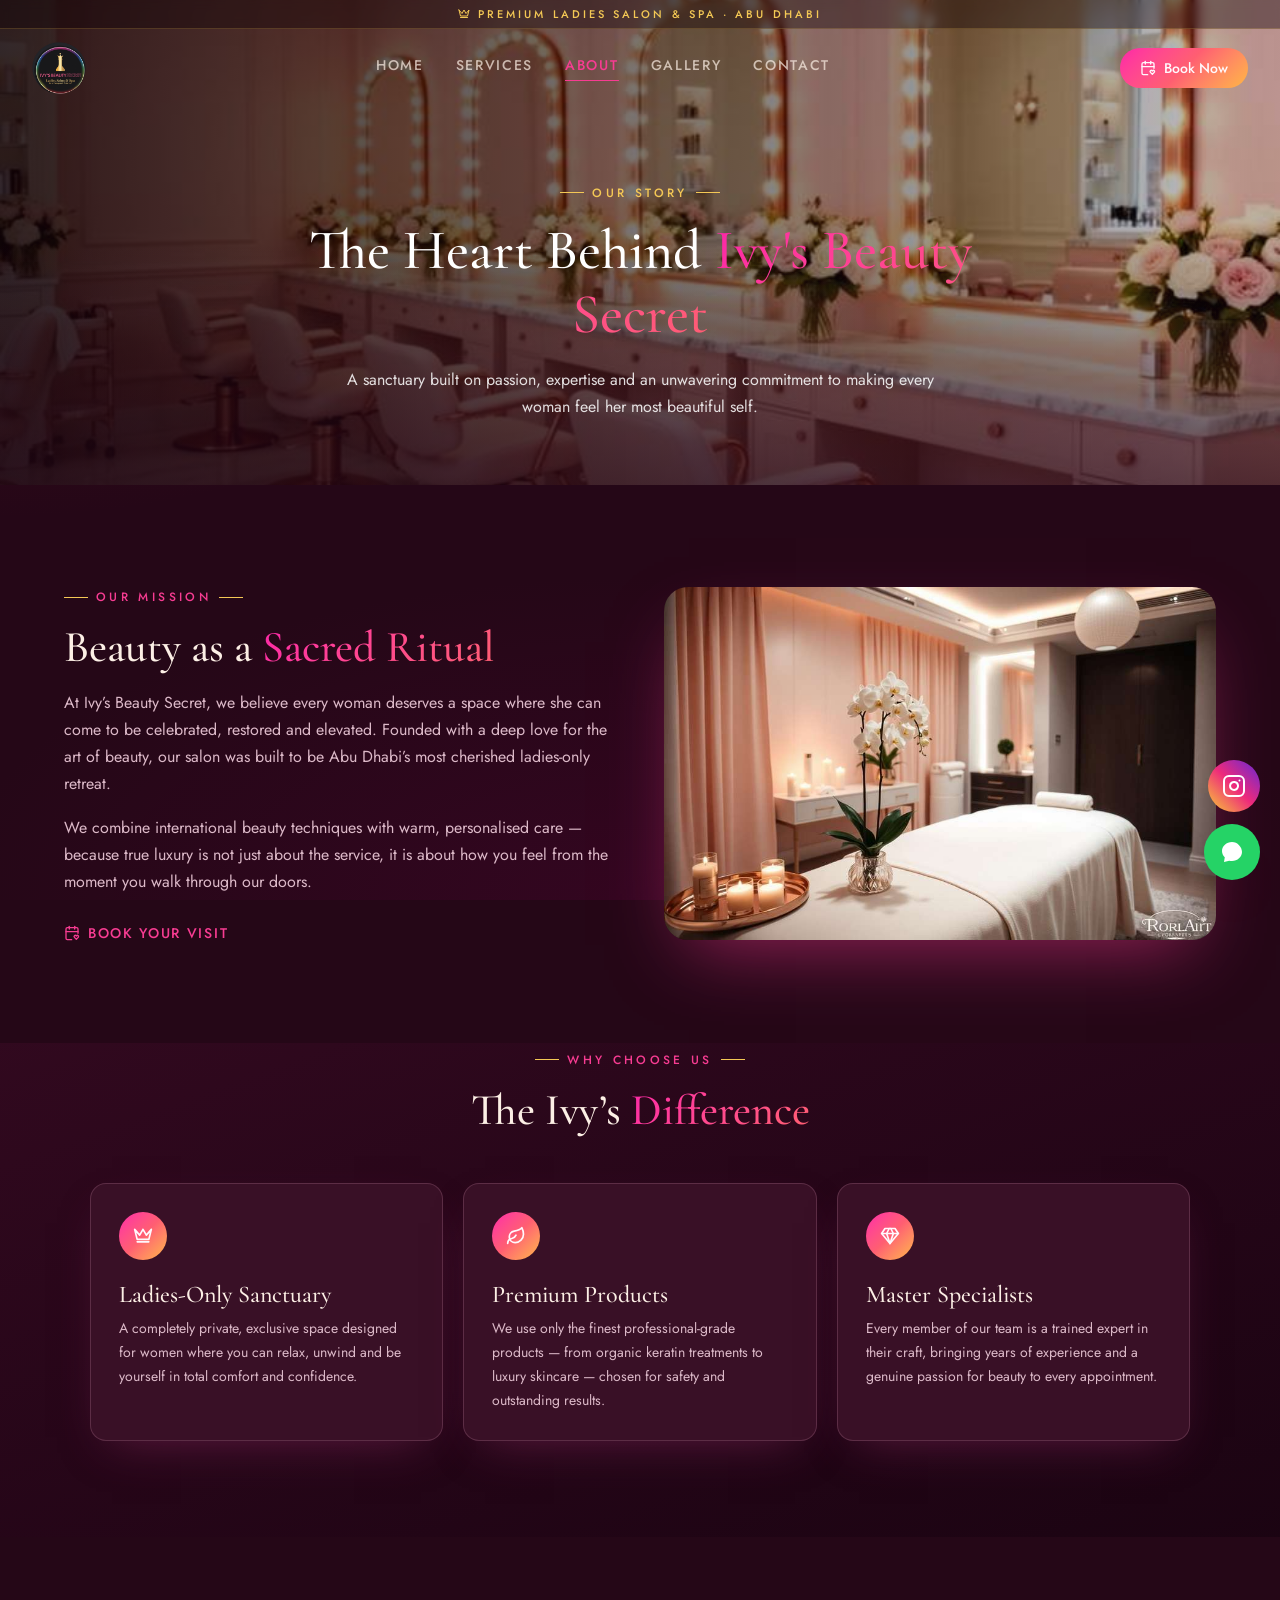
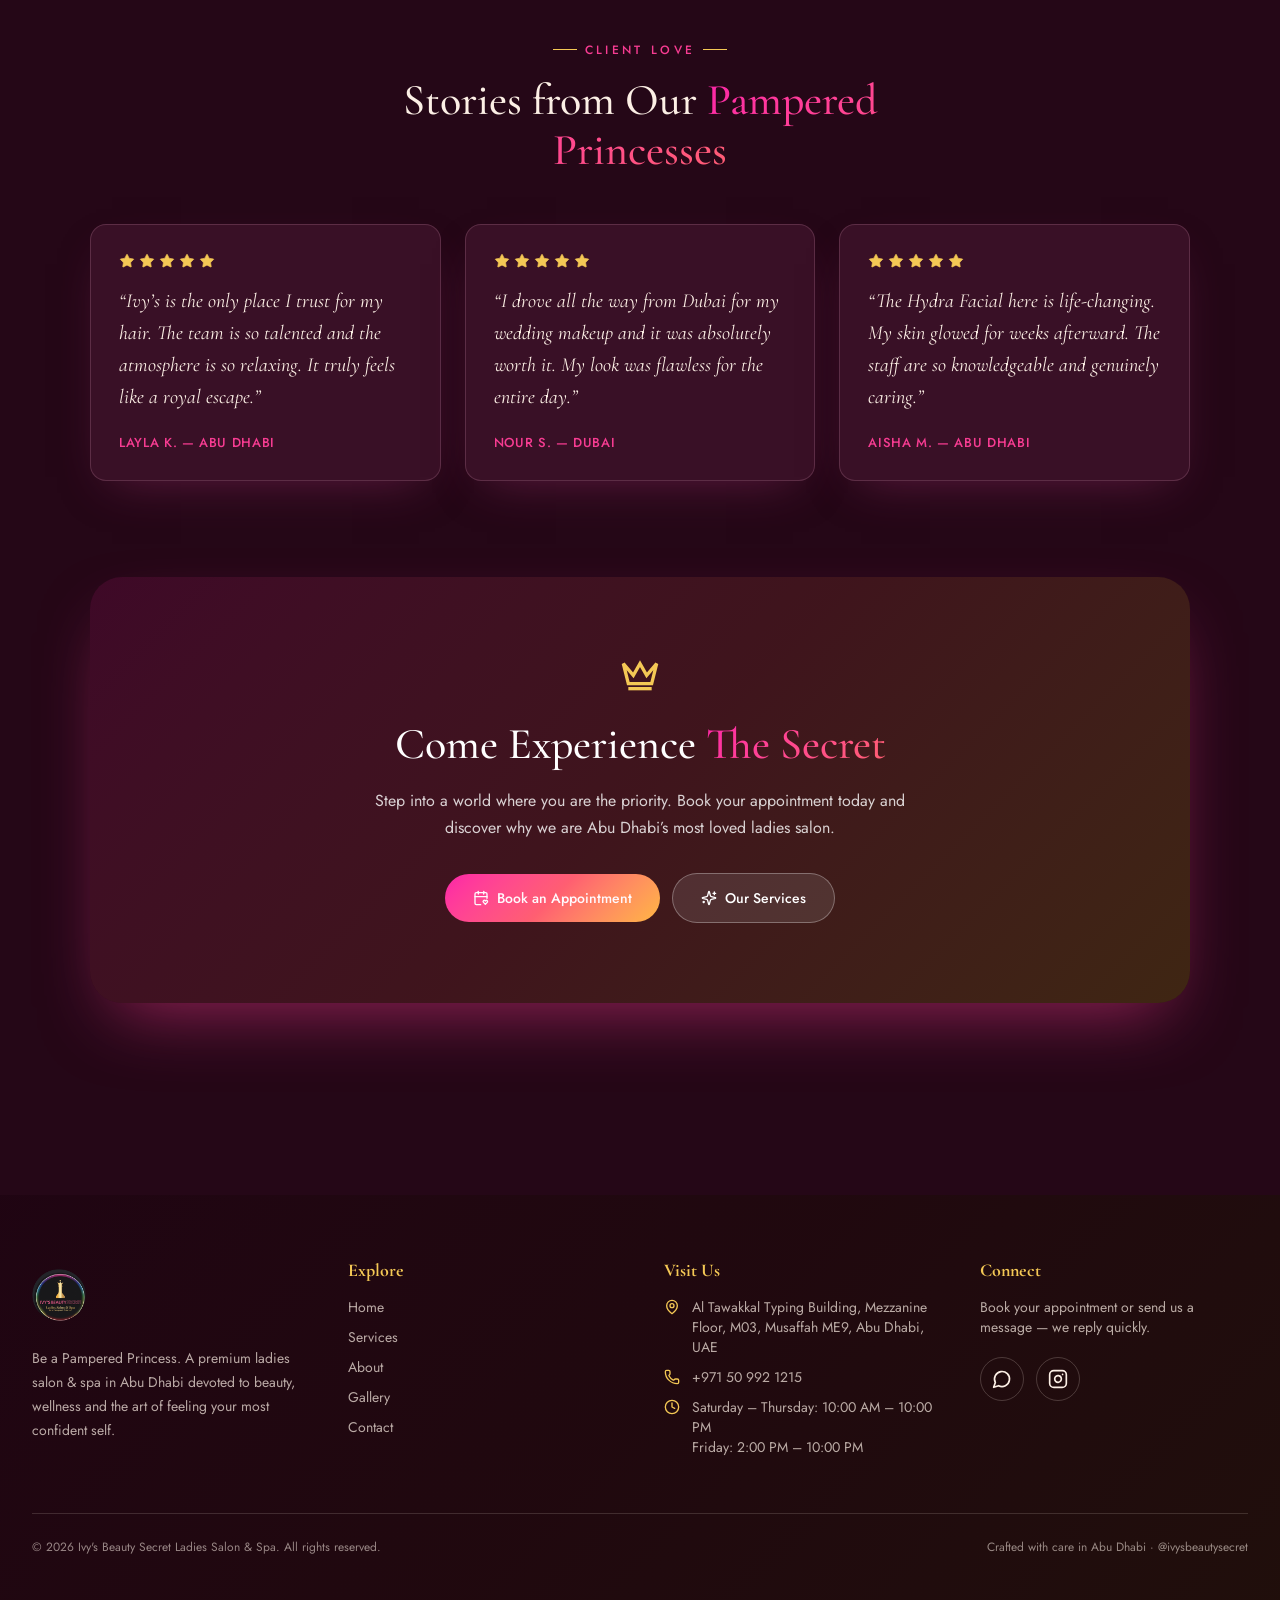
==== commit 00d64f98: "Add files via upload" ====
--- a/about (1).html
+++ b/about (1).html
@@ -4,7 +4,7 @@
 <meta charset="UTF-8">
 <meta name="viewport" content="width=device-width, initial-scale=1.0">
 <title>About Us | Ivy's Beauty Secret Ladies Salon Abu Dhabi</title>
-<meta name="description" content="Discover the story behind Ivy's Beauty Secret — Abu Dhabi's premier ladies-only salon and spa.">
+<meta name="description" content="Discover the story behind Ivy's Beauty Secret.">
 <link rel="icon" href="data:,">
 <style>
 @import url('https://fonts.googleapis.com/css2?family=Cormorant+Garamond:wght@400;500;600;700&family=Jost:wght@300;400;500;600&family=Great+Vibes&display=swap');
@@ -442,6 +442,63 @@
 .map-wrap { height: 100%; min-height: 420px; overflow: hidden; border-radius: 24px; border: 1px solid var(--border); box-shadow: var(--shadow-soft); }
 .map-wrap iframe { height: 100%; min-height: 420px; width: 100%; border: 0; }
 
+
+/* ===== Logo image — show full circular logo, no crop ===== */
+.logo-link { display:flex; align-items:center; text-decoration:none; }
+.logo-img {
+  height: 54px;
+  width: 54px;
+  object-fit: contain;
+  flex-shrink: 0;
+  display: block;
+  border-radius: 50%;
+  border: none;
+  box-shadow: none;
+  background: transparent;
+}
+.footer-logo-img { height: 72px; }
+
+/* ===== Booking form ===== */
+.booking-form-wrap { position:relative; max-width:820px; margin:48px auto 0; border-radius:24px; border:1px solid var(--border); background:var(--card); padding:40px 32px; box-shadow:var(--shadow-luxe); }
+@media (max-width:640px) { .booking-form-wrap { padding:28px 20px; } }
+.form-grid { display:grid; grid-template-columns:1fr; gap:20px; }
+@media (min-width:640px) { .form-grid { grid-template-columns:1fr 1fr; } }
+.form-group { display:flex; flex-direction:column; gap:8px; }
+.form-group-full { grid-column:1 / -1; }
+.form-group label { font-size:13px; font-weight:500; text-transform:uppercase; letter-spacing:.1em; color:var(--muted-foreground); }
+.req { color:var(--primary); }
+.form-group input, .form-group select, .form-group textarea {
+  background:oklch(0.19 0.055 350 / 0.7); border:1px solid var(--border);
+  border-radius:12px; color:var(--foreground); font-family:var(--font-body);
+  font-size:15px; padding:13px 16px; transition:border-color .3s, box-shadow .3s;
+  outline:none; width:100%;
+}
+.form-group input::placeholder, .form-group textarea::placeholder { color:oklch(0.96 0.02 60 / 0.3); }
+.form-group input:focus, .form-group select:focus, .form-group textarea:focus { border-color:var(--primary); box-shadow:0 0 0 3px oklch(0.66 0.23 358 / 0.18); }
+.form-group select { appearance:none; background-image:url("data:image/svg+xml,%3Csvg xmlns='http://www.w3.org/2000/svg' width='16' height='16' viewBox='0 0 24 24' fill='none' stroke='%23a855f7' stroke-width='2'%3E%3Cpath d='m6 9 6 6 6-6'/%3E%3C/svg%3E"); background-repeat:no-repeat; background-position:right 14px center; padding-right:40px; cursor:pointer; }
+.form-group select option { background:oklch(0.19 0.055 350); }
+.form-group input[type="date"] { color-scheme:dark; }
+.form-group textarea { resize:vertical; min-height:88px; }
+
+/* ===== Success popup ===== */
+.booking-success { position:fixed; inset:0; z-index:200; display:flex; align-items:center; justify-content:center; padding:24px; background:oklch(0 0 0 / 0.65); backdrop-filter:blur(8px); opacity:0; pointer-events:none; transition:opacity .4s ease; }
+.booking-success.open { opacity:1; pointer-events:auto; }
+.booking-success-card { position:relative; max-width:480px; width:100%; border-radius:28px; border:1px solid oklch(0.85 0.14 88 / 0.35); background:var(--card); padding:44px 36px; text-align:center; box-shadow:var(--shadow-luxe); animation:pop-in .5s cubic-bezier(.34,1.56,.64,1) both; }
+@media (max-width:480px) { .booking-success-card { padding:36px 24px; } }
+@keyframes pop-in { 0% { transform:scale(.75); opacity:0; } 100% { transform:scale(1); opacity:1; } }
+.bs-icon { display:flex; height:68px; width:68px; align-items:center; justify-content:center; border-radius:50%; background:var(--gradient-rose); color:#fff; margin:0 auto 20px; box-shadow:var(--shadow-luxe); }
+.bs-icon svg { width:30px; height:30px; }
+.booking-success-card h3 { font-size:30px; font-weight:500; }
+.bs-script { margin-top:4px; font-size:26px; color:var(--gold); }
+.booking-success-card p { margin-top:14px; font-size:15px; line-height:1.7; color:var(--muted-foreground); }
+.bs-note { font-size:12px !important; margin-top:8px !important; color:oklch(0.85 0.14 88 / 0.8) !important; text-transform:uppercase; letter-spacing:.08em; }
+.bs-actions { margin-top:28px; display:flex; flex-direction:column; gap:12px; }
+@media (min-width:420px) { .bs-actions { flex-direction:row; justify-content:center; } }
+
+/* ===== Contact card cta — no arrow ===== */
+.contact-card .cta { margin-top:16px; font-size:13px; font-weight:500; text-transform:uppercase; letter-spacing:.12em; color:var(--primary); display:inline-block; }
+.contact-card .cta svg { display:none; }
+
 </style>
 </head>
 <body>
@@ -449,12 +506,8 @@
 <header class="site-header">
     <div class="announce"><svg viewBox="0 0 24 24" fill="none" stroke="currentColor" stroke-width="2" stroke-linecap="round" stroke-linejoin="round"><path d="m2 4 3 12h14l3-12-6 7-4-7-4 7-6-7Z"/><path d="M5 19h14"/></svg><span>Premium Ladies Salon &amp; Spa &middot; Abu Dhabi</span></div>
     <nav class="navbar">
-      <a href="index.html" class="logo">
-      <span class="logo-mark"><svg viewBox="0 0 24 24" fill="none" stroke="currentColor" stroke-width="2" stroke-linecap="round" stroke-linejoin="round"><path d="m2 4 3 12h14l3-12-6 7-4-7-4 7-6-7Z"/><path d="M5 19h14"/></svg></span>
-      <span class="logo-text">
-        <span class="name">Ivy's Beauty Secret</span>
-        <span class="sub">Ladies Salon &amp; Spa</span>
-      </span>
+      <a href="index.html" class="logo-link">
+      <img src="[data-uri]" alt="Ivy's Beauty Secret" class="logo-img">
     </a>
       <div class="nav-links">
           <a href="index.html">Home</a>
@@ -464,7 +517,7 @@
           <a href="contact.html">Contact</a>
       </div>
       <div class="nav-actions">
-        <a href="https://wa.me/971509921215?text=Hello%20Ivy's%20Beauty%20Secret%2C%20I%20would%20like%20to%20book%20an%20appointment." target="_blank" rel="noopener noreferrer" class="btn btn-rose book-now-desktop"><svg viewBox="0 0 24 24" fill="none" stroke="currentColor" stroke-width="2" stroke-linecap="round" stroke-linejoin="round"><path d="M21 12.5V6a2 2 0 0 0-2-2H5a2 2 0 0 0-2 2v14a2 2 0 0 0 2 2h6.5"/><path d="M16 2v4"/><path d="M8 2v4"/><path d="M3 10h18"/><path d="M21.29 18.6c.7-.7.7-1.8 0-2.5-.7-.7-1.8-.7-2.5 0l-.3.3-.3-.3c-.7-.7-1.8-.7-2.5 0-.7.7-.7 1.8 0 2.5l2.8 2.8 2.8-2.8Z"/></svg>Book Now</a>
+        <a href="contact.html#booking" class="btn btn-rose book-now-desktop"><svg viewBox="0 0 24 24" fill="none" stroke="currentColor" stroke-width="2" stroke-linecap="round" stroke-linejoin="round"><path d="M21 12.5V6a2 2 0 0 0-2-2H5a2 2 0 0 0-2 2v14a2 2 0 0 0 2 2h6.5"/><path d="M16 2v4"/><path d="M8 2v4"/><path d="M3 10h18"/><path d="M21.29 18.6c.7-.7.7-1.8 0-2.5-.7-.7-1.8-.7-2.5 0l-.3.3-.3-.3c-.7-.7-1.8-.7-2.5 0-.7.7-.7 1.8 0 2.5l2.8 2.8 2.8-2.8Z"/></svg>Book Now</a>
         <button class="menu-btn" aria-label="Open menu"><svg viewBox="0 0 24 24" fill="none" stroke="currentColor" stroke-width="2" stroke-linecap="round" stroke-linejoin="round"><path d="M4 12h16"/><path d="M4 6h16"/><path d="M4 18h16"/></svg></button>
       </div>
     </nav>
@@ -472,12 +525,8 @@
   <div class="mobile-overlay"></div>
   <div class="mobile-panel">
     <button class="close-btn" aria-label="Close menu"><svg viewBox="0 0 24 24" fill="none" stroke="currentColor" stroke-width="2" stroke-linecap="round" stroke-linejoin="round"><path d="M18 6 6 18"/><path d="m6 6 12 12"/></svg></button>
-    <a href="index.html" class="logo">
-      <span class="logo-mark"><svg viewBox="0 0 24 24" fill="none" stroke="currentColor" stroke-width="2" stroke-linecap="round" stroke-linejoin="round"><path d="m2 4 3 12h14l3-12-6 7-4-7-4 7-6-7Z"/><path d="M5 19h14"/></svg></span>
-      <span class="logo-text">
-        <span class="name">Ivy's Beauty Secret</span>
-        <span class="sub">Ladies Salon &amp; Spa</span>
-      </span>
+    <a href="index.html" class="logo-link">
+      <img src="[data-uri]" alt="Ivy's Beauty Secret" class="logo-img">
     </a>
     <div class="mp-links">
             <a href="index.html">Home</a>
@@ -486,10 +535,9 @@
             <a href="gallery.html">Gallery</a>
             <a href="contact.html">Contact</a>
     </div>
-    <a href="https://wa.me/971509921215?text=Hello%20Ivy's%20Beauty%20Secret%2C%20I%20would%20like%20to%20book%20an%20appointment." target="_blank" rel="noopener noreferrer" class="btn btn-rose"><svg viewBox="0 0 24 24" fill="none" stroke="currentColor" stroke-width="2" stroke-linecap="round" stroke-linejoin="round"><path d="M21 12.5V6a2 2 0 0 0-2-2H5a2 2 0 0 0-2 2v14a2 2 0 0 0 2 2h6.5"/><path d="M16 2v4"/><path d="M8 2v4"/><path d="M3 10h18"/><path d="M21.29 18.6c.7-.7.7-1.8 0-2.5-.7-.7-1.8-.7-2.5 0l-.3.3-.3-.3c-.7-.7-1.8-.7-2.5 0-.7.7-.7 1.8 0 2.5l2.8 2.8 2.8-2.8Z"/></svg>Book on WhatsApp</a>
+    <a href="contact.html#booking" class="btn btn-rose"><svg viewBox="0 0 24 24" fill="none" stroke="currentColor" stroke-width="2" stroke-linecap="round" stroke-linejoin="round"><path d="M21 12.5V6a2 2 0 0 0-2-2H5a2 2 0 0 0-2 2v14a2 2 0 0 0 2 2h6.5"/><path d="M16 2v4"/><path d="M8 2v4"/><path d="M3 10h18"/><path d="M21.29 18.6c.7-.7.7-1.8 0-2.5-.7-.7-1.8-.7-2.5 0l-.3.3-.3-.3c-.7-.7-1.8-.7-2.5 0-.7.7-.7 1.8 0 2.5l2.8 2.8 2.8-2.8Z"/></svg>Book an Appointment</a>
   </div>
 <main>
-
 <section class="page-header has-img">
     <img src="[data-uri]" alt="" aria-hidden="true" class="ph-img">
     <div class="ph-overlay-1"></div>
@@ -501,107 +549,65 @@
       
     </div>
   </section>
-
-<section class="section-pad">
-  <div class="wrap">
-    <div class="split">
-      <div class="reveal">
-        <div class="section-heading">
-          <span class="eyebrow"><span class="line"></span>Our Mission<span class="line"></span></span>
-          <h2>Beauty as a <span class="text-gradient-rose">Sacred Ritual</span></h2>
-          <p class="subtitle">At Ivy's Beauty Secret, we believe every woman deserves a space where she can come to be celebrated, restored and elevated. Founded with a deep love for the art of beauty, our salon was built to be Abu Dhabi's most cherished ladies-only retreat.</p>
-          <p class="subtitle">We combine international beauty techniques with warm, personalised care — because true luxury is not just about the service, it is about how you feel from the moment you walk through our doors.</p>
-        </div>
-        <a href="https://wa.me/971509921215?text=Hello%20Ivy's%20Beauty%20Secret%2C%20I%20would%20like%20to%20book%20an%20appointment." target="_blank" rel="noopener noreferrer" class="text-link"><svg viewBox="0 0 24 24" fill="none" stroke="currentColor" stroke-width="2" stroke-linecap="round" stroke-linejoin="round"><path d="M21 12.5V6a2 2 0 0 0-2-2H5a2 2 0 0 0-2 2v14a2 2 0 0 0 2 2h6.5"/><path d="M16 2v4"/><path d="M8 2v4"/><path d="M3 10h18"/><path d="M21.29 18.6c.7-.7.7-1.8 0-2.5-.7-.7-1.8-.7-2.5 0l-.3.3-.3-.3c-.7-.7-1.8-.7-2.5 0-.7.7-.7 1.8 0 2.5l2.8 2.8 2.8-2.8Z"/></svg> Book Your Visit</a>
-      </div>
-      <div class="split-img-wrap reveal" style="transition-delay:.2s">
-        <img src="[data-uri]" alt="Luxury facial treatment at Ivy's Beauty Secret">
-      </div>
+<section class="section-pad"><div class="wrap"><div class="split">
+  <div class="reveal">
+    <div class="section-heading">
+      <span class="eyebrow"><span class="line"></span>Our Mission<span class="line"></span></span>
+      <h2>Beauty as a <span class="text-gradient-rose">Sacred Ritual</span></h2>
+      <p class="subtitle">At Ivy&rsquo;s Beauty Secret, we believe every woman deserves a space where she can come to be celebrated, restored and elevated. Founded with a deep love for the art of beauty, our salon was built to be Abu Dhabi&rsquo;s most cherished ladies-only retreat.</p>
+      <p class="subtitle">We combine international beauty techniques with warm, personalised care &mdash; because true luxury is not just about the service, it is about how you feel from the moment you walk through our doors.</p>
     </div>
+    <a href="contact.html#booking" class="text-link"><svg viewBox="0 0 24 24" fill="none" stroke="currentColor" stroke-width="2" stroke-linecap="round" stroke-linejoin="round"><path d="M21 12.5V6a2 2 0 0 0-2-2H5a2 2 0 0 0-2 2v14a2 2 0 0 0 2 2h6.5"/><path d="M16 2v4"/><path d="M8 2v4"/><path d="M3 10h18"/><path d="M21.29 18.6c.7-.7.7-1.8 0-2.5-.7-.7-1.8-.7-2.5 0l-.3.3-.3-.3c-.7-.7-1.8-.7-2.5 0-.7.7-.7 1.8 0 2.5l2.8 2.8 2.8-2.8Z"/></svg> Book Your Visit</a>
   </div>
-</section>
-
-<section class="section-pad" style="background:var(--gradient-soft);padding-top:0">
-  <div class="wrap">
-    <div class="section-heading center reveal">
-      <span class="eyebrow"><span class="line"></span>Why Choose Us<span class="line"></span></span>
-      <h2>The Ivy&rsquo;s <span class="text-gradient-rose">Difference</span></h2>
+  <div class="split-img-wrap reveal" style="transition-delay:.2s">
+    <img src="[data-uri]